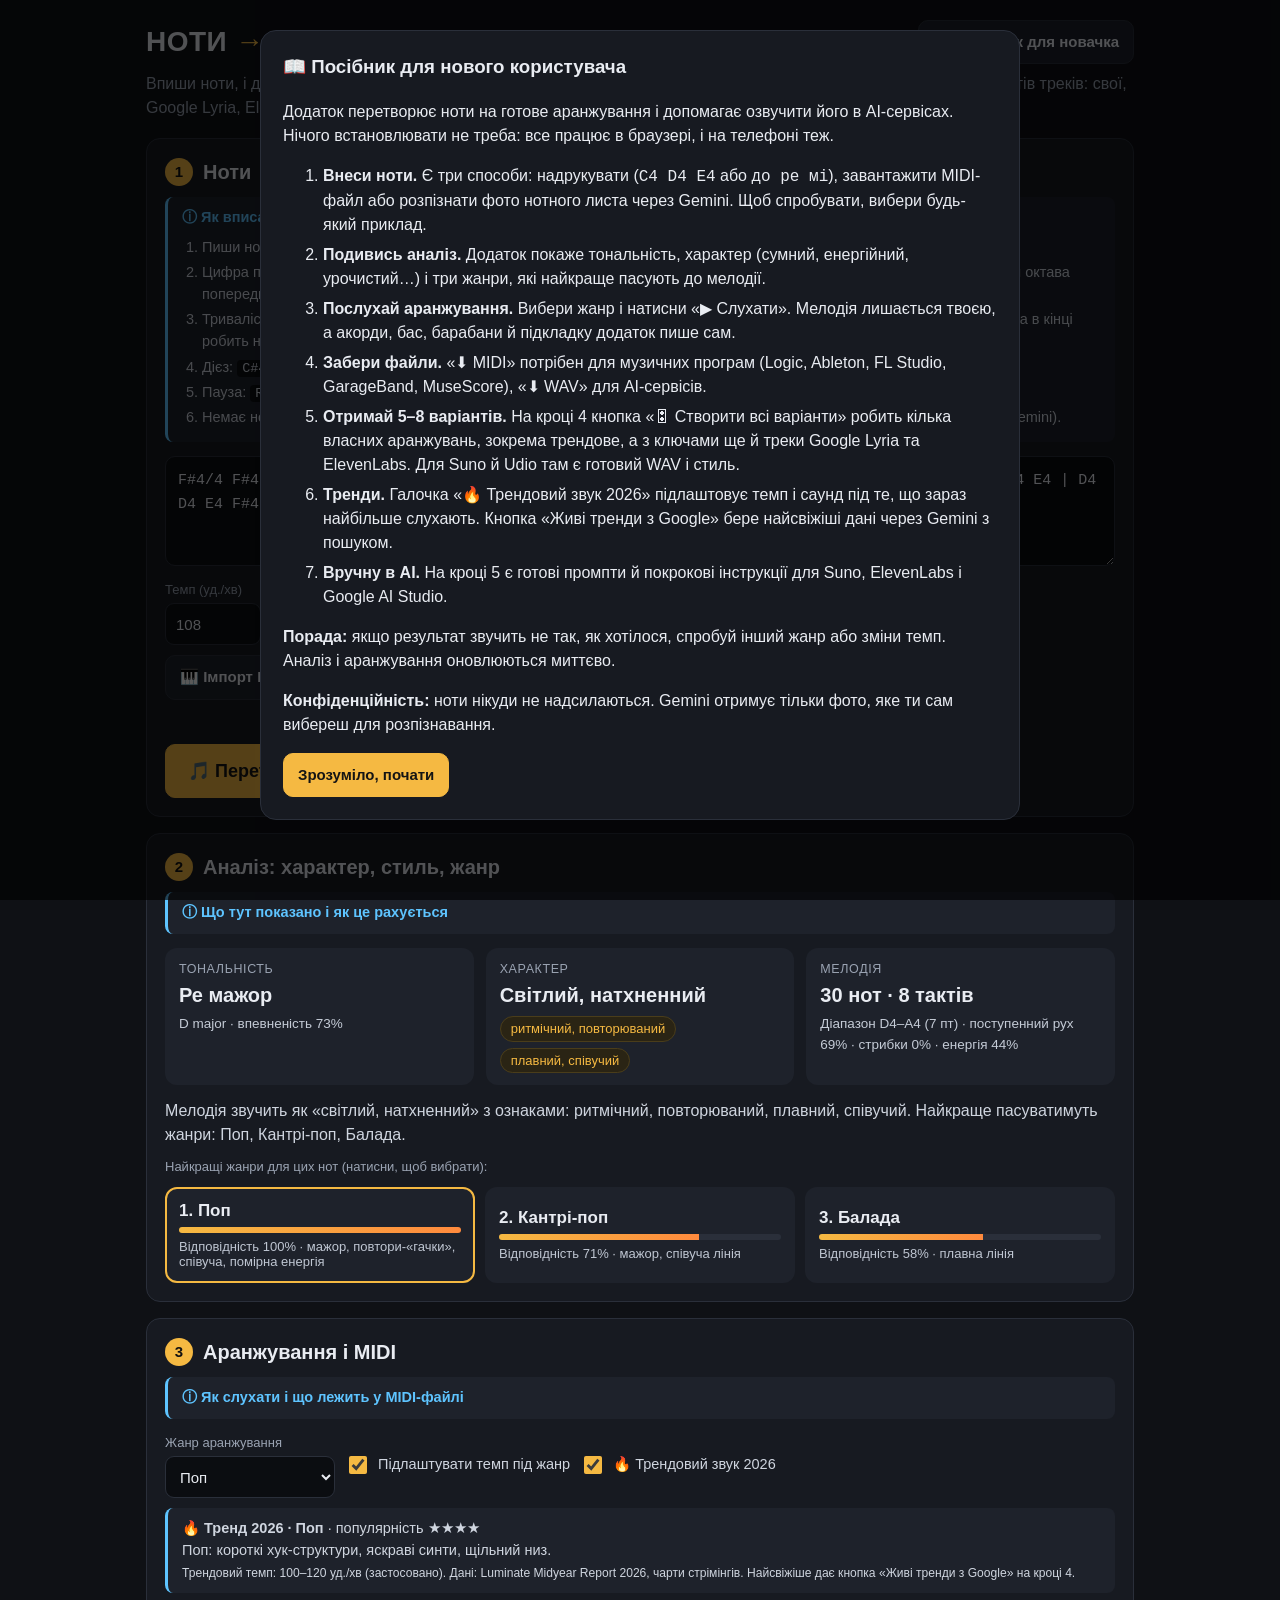
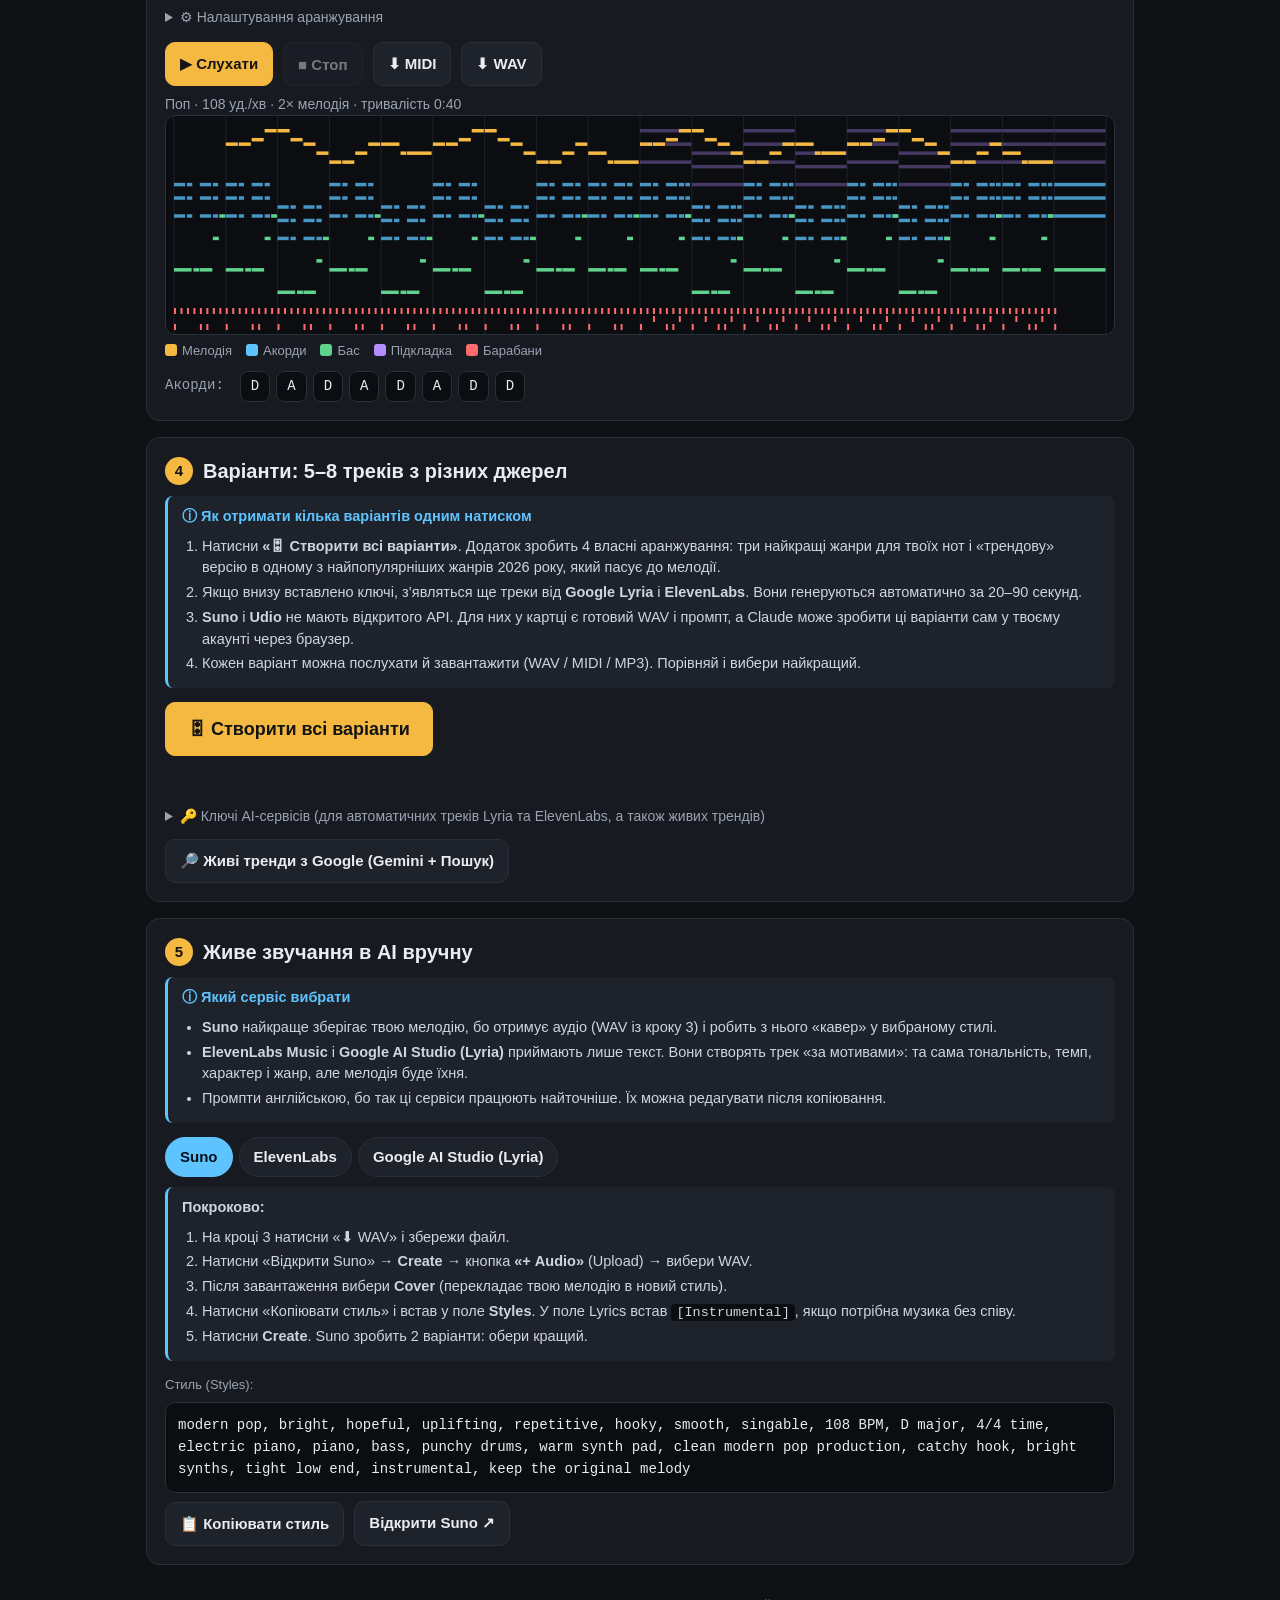
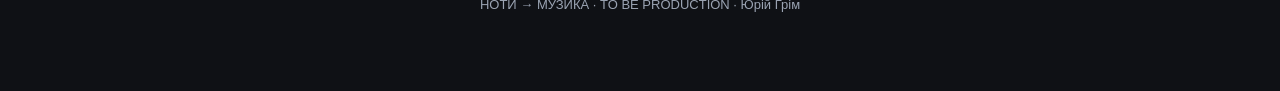
==== noty-muzyka/index.html @ 60a8e7c8 "Add НОТИ → МУЗИКА app (notes → analysis → MIDI arrangement → AI variants) Co-Authored-By: Claude Opu" ====
<!DOCTYPE html>
<html lang="uk">
<head>
<meta charset="utf-8">
<meta name="viewport" content="width=device-width,initial-scale=1">
<title>НОТИ → МУЗИКА</title>
<meta name="description" content="Перетворює ноти на музику: аналіз характеру, стилю й жанру, аранжування в MIDI, звук для Suno, ElevenLabs і Google AI Studio.">
<style>
:root{--bg:#0f1115;--card:#171a21;--card2:#1e222b;--line:#2a2f3a;--tx:#e9ecf2;--mut:#9aa3b2;--acc:#f5b942;--acc2:#5ec4ff;--ok:#5fd38d;--bad:#ff6b6b;--r:14px}
*{box-sizing:border-box}
html,body{margin:0;background:var(--bg);color:var(--tx);font:16px/1.5 -apple-system,BlinkMacSystemFont,"Segoe UI",Roboto,Arial,sans-serif}
a{color:var(--acc2)}
.wrap{max-width:1020px;margin:0 auto;padding:20px 16px 80px}
header{display:flex;align-items:center;justify-content:space-between;gap:12px;flex-wrap:wrap;margin-bottom:8px}
h1{font-size:28px;margin:0;letter-spacing:.5px}
h1 span{color:var(--acc)}
.sub{color:var(--mut);margin:4px 0 18px}
h2{font-size:20px;margin:0 0 4px;display:flex;align-items:center;gap:10px}
.num{display:inline-grid;place-items:center;width:28px;height:28px;border-radius:50%;background:var(--acc);color:#111;font-weight:800;font-size:15px;flex:none}
.card{background:var(--card);border:1px solid var(--line);border-radius:var(--r);padding:18px;margin:16px 0}
.help{background:var(--card2);border-left:3px solid var(--acc2);border-radius:8px;padding:10px 14px;margin:10px 0 14px;color:#cfd5df;font-size:14.5px}
.help summary{cursor:pointer;color:var(--acc2);font-weight:600;list-style:none}
.help summary::before{content:"ⓘ  "}
.help ol,.help ul{margin:8px 0 2px;padding-left:20px}
.help li{margin:3px 0}
.help code,.mono{font-family:ui-monospace,Menlo,Consolas,monospace;background:#0b0d11;padding:1px 5px;border-radius:4px;font-size:13.5px}
textarea{width:100%;min-height:110px;background:#0b0d11;color:var(--tx);border:1px solid var(--line);border-radius:10px;padding:12px;font:15px/1.6 ui-monospace,Menlo,Consolas,monospace;resize:vertical}
textarea:focus,input:focus,select:focus{outline:2px solid var(--acc2);outline-offset:1px}
.row{display:flex;gap:10px;flex-wrap:wrap;align-items:center}
.row+.row{margin-top:10px}
label.f{display:flex;flex-direction:column;gap:4px;font-size:13px;color:var(--mut)}
input[type=number],input[type=text],input[type=password],select{background:#0b0d11;color:var(--tx);border:1px solid var(--line);border-radius:9px;padding:9px 10px;font-size:15px;min-height:42px}
input[type=number]{width:96px}
button,.btn{appearance:none;border:1px solid var(--line);background:var(--card2);color:var(--tx);border-radius:10px;padding:10px 14px;font-size:15px;font-weight:600;cursor:pointer;min-height:44px;display:inline-flex;align-items:center;gap:8px;text-decoration:none}
button:hover,.btn:hover{border-color:#3d4452;background:#252a35}
button.pri{background:var(--acc);color:#141414;border-color:var(--acc)}
button.pri:hover{filter:brightness(1.07)}
button.big{font-size:18px;padding:14px 22px;min-height:54px}
button:disabled{opacity:.45;cursor:not-allowed}
.chk{display:flex;align-items:center;gap:8px;font-size:14.5px;color:#cfd5df;cursor:pointer;min-height:36px}
.chk input{width:18px;height:18px;accent-color:var(--acc)}
.err{color:var(--bad);font-size:14px;margin-top:6px;min-height:1px}
.ok{color:var(--ok)}
.grid{display:grid;grid-template-columns:repeat(auto-fit,minmax(200px,1fr));gap:12px}
.stat{background:var(--card2);border-radius:12px;padding:12px 14px}
.stat .k{font-size:12.5px;color:var(--mut);text-transform:uppercase;letter-spacing:.6px}
.stat .v{font-size:20px;font-weight:700;margin-top:2px}
.stat .d{font-size:13.5px;color:#c4cbd6;margin-top:4px}
.tags{display:flex;gap:6px;flex-wrap:wrap;margin-top:6px}
.tag{background:#2a2414;color:var(--acc);border:1px solid #4a3d1a;border-radius:20px;padding:2px 10px;font-size:13px}
.genres{display:grid;grid-template-columns:repeat(auto-fit,minmax(220px,1fr));gap:10px;margin-top:10px}
.gen{background:var(--card2);border:2px solid transparent;border-radius:12px;padding:12px;cursor:pointer;text-align:left;display:block;min-height:auto;font-weight:400}
.gen.sel{border-color:var(--acc)}
.gen b{font-size:17px}
.bar{height:6px;background:#2a2f3a;border-radius:4px;margin:6px 0;overflow:hidden}
.bar i{display:block;height:100%;background:linear-gradient(90deg,var(--acc),#ff8a3d)}
.gen small{color:#bfc6d2;font-size:13px;display:block}
canvas{width:100%;height:220px;background:#0b0d11;border-radius:10px;border:1px solid var(--line);display:block}
.legend{display:flex;gap:14px;flex-wrap:wrap;font-size:13px;color:var(--mut);margin-top:6px}
.legend i{display:inline-block;width:12px;height:12px;border-radius:3px;margin-right:5px;vertical-align:-1px}
.chords{display:flex;flex-wrap:wrap;gap:6px;margin-top:10px}
.chords span{background:#0b0d11;border:1px solid var(--line);border-radius:8px;padding:4px 10px;font-family:ui-monospace,Menlo,monospace;font-size:14px}
.tabs{display:flex;gap:6px;flex-wrap:wrap;margin:10px 0}
.tabs button{border-radius:20px;min-height:40px}
.tabs button.on{background:var(--acc2);color:#081018;border-color:var(--acc2)}
.prompt{background:#0b0d11;border:1px solid var(--line);border-radius:10px;padding:12px;font:14px/1.55 ui-monospace,Menlo,Consolas,monospace;white-space:pre-wrap;word-break:break-word;margin:8px 0}
.plabel{font-size:13px;color:var(--mut);margin-top:10px}
.status{font-size:14px;color:var(--mut);min-height:20px;margin-top:8px}
.toast{position:fixed;left:50%;bottom:24px;transform:translateX(-50%);background:#222833;border:1px solid var(--acc2);color:var(--tx);padding:10px 18px;border-radius:12px;opacity:0;transition:.25s;pointer-events:none;z-index:50}
.toast.on{opacity:1}
.modal{position:fixed;inset:0;background:rgba(0,0,0,.65);display:none;align-items:flex-start;justify-content:center;z-index:40;overflow:auto;padding:30px 12px}
.modal.on{display:flex}
.modal .box{background:var(--card);border:1px solid var(--line);border-radius:16px;max-width:760px;width:100%;padding:22px}
.modal h3{margin-top:0}
.modal ol li{margin:6px 0}
.hidden{display:none!important}
.adv{margin-top:12px}
.adv summary{cursor:pointer;color:var(--mut);font-size:14px}
footer{color:var(--mut);font-size:13px;text-align:center;margin-top:30px}
@media(max-width:560px){h1{font-size:23px}.card{padding:14px}button.big{width:100%;justify-content:center}}
</style>
</head>
<body>
<div class="wrap">
<header>
  <h1>НОТИ <span>→</span> МУЗИКА</h1>
  <button id="btnGuide" type="button">📖 Посібник для новачка</button>
</header>
<p class="sub">Впиши ноти, і додаток визначить характер мелодії, підбере жанр, зробить аранжування в MIDI та зробить 5–8 варіантів треків: свої, Google Lyria, ElevenLabs, Suno, Udio, з урахуванням трендів 2026 року.</p>

<!-- STEP 1 -->
<section class="card" id="step1">
  <h2><span class="num">1</span> Ноти</h2>
  <details class="help" open>
    <summary>Як вписати ноти</summary>
    <ol>
      <li>Пиши ноти через пробіл: латиницею <code>C4 D4 E4</code> або українською <code>до ре мі</code>.</li>
      <li>Цифра після ноти означає октаву (<code>4</code> — перша октава, де «до» посередині клавіатури). Якщо цифру не писати, береться октава попередньої ноти.</li>
      <li>Тривалість ставиться через скісну риску: <code>/1</code> ціла, <code>/2</code> половинна, <code>/4</code> четвертна, <code>/8</code> восьма, <code>/16</code> шістнадцята. Крапка в кінці робить ноту з крапкою: <code>C4/4.</code>. Без тривалості нота повторює тривалість попередньої (спочатку четвертна).</li>
      <li>Дієз: <code>C#4</code> або <code>до#</code>. Бемоль: <code>Bb4</code>, <code>Eb4</code> або <code>мі♭</code>.</li>
      <li>Пауза: <code>R/4</code> або <code>п/4</code>. Тактова риска <code>|</code> необов’язкова: вона потрібна лише для зручності.</li>
      <li>Немає нот текстом? Натисни <b>«Імпорт MIDI»</b> (файл .mid) або <b>«Ноти з фото»</b> (сфотографований нотний лист розпізнає Gemini).</li>
    </ol>
  </details>
  <textarea id="notes" spellcheck="false" aria-label="Ноти" placeholder="Наприклад: E4/4 E4 F4 G4 | G4 F4 E4 D4 | C4 C4 D4 E4 | E4/4. D4/8 D4/2"></textarea>
  <div class="err" id="parseErr" role="alert"></div>
  <div class="row">
    <label class="f">Темп (уд./хв)
      <input type="number" id="tempo" min="40" max="220" value="100">
    </label>
    <label class="f">Розмір
      <select id="metre"><option value="4/4">4/4</option><option value="3/4">3/4 (вальс)</option><option value="6/8">6/8</option></select>
    </label>
    <label class="f">Приклад
      <select id="example">
        <option value="">— вибрати приклад —</option>
        <option value="ode">Ода до радості (Бетховен)</option>
        <option value="shchedryk">Щедрик (Леонтович), мотив</option>
        <option value="sad">Сумна мелодія (ля мінор)</option>
        <option value="blues">Блюзовий риф</option>
        <option value="twinkle">Twinkle Twinkle (народна)</option>
      </select>
    </label>
  </div>
  <div class="row">
    <label class="btn" for="midiFile" tabindex="0" id="btnMidiLabel">🎹 Імпорт MIDI</label>
    <input type="file" id="midiFile" accept=".mid,.midi,audio/midi" class="hidden">
    <button type="button" id="btnPhoto">📷 Ноти з фото</button>
    <button type="button" id="btnClear">Очистити</button>
  </div>
  <div class="row hidden" id="trackPick">
    <label class="f">У MIDI кілька доріжок. Вибери доріжку з мелодією:
      <select id="trackSel"></select>
    </label>
  </div>
  <div class="status" id="importStatus"></div>

  <div id="photoBox" class="hidden" style="margin-top:12px">
    <details class="help" open>
      <summary>Як розпізнати ноти з фото</summary>
      <ol>
        <li><b>Найпростіше, без ключа:</b> натисни «Скопіювати промпт і відкрити AI Studio». У Google AI Studio встав промпт (Cmd+V), прикріпи фото нот (скріпка «+»), натисни Run. Скопіюй відповідь і встав у поле нот вище.</li>
        <li><b>Автоматично:</b> встав свій безкоштовний Gemini API-ключ (AI Studio → «Get API key»), вибери фото і натисни «Розпізнати». Ключ зберігається тільки в цьому браузері.</li>
        <li>Розпізнається верхній голос (мелодія). Обов’язково перевір результат на слух кнопкою «Слухати».</li>
      </ol>
    </details>
    <div class="row">
      <button type="button" id="btnAIStudioPrompt">📋 Скопіювати промпт і відкрити AI Studio</button>
    </div>
    <div class="row">
      <label class="f">Gemini API-ключ<input type="password" id="gemKey" placeholder="AIza…" style="width:260px" autocomplete="off"></label>
      <label class="f">Модель<input type="text" id="gemModel" value="gemini-flash-latest" style="width:190px"></label>
      <label class="f">Фото нот<input type="file" id="photoFile" accept="image/*"></label>
      <button type="button" id="btnRecognize">🔍 Розпізнати</button>
    </div>
    <div class="status" id="photoStatus"></div>
  </div>

  <div class="row" style="margin-top:16px">
    <button type="button" class="pri big" id="btnGo">🎵 Перетворити на музику</button>
  </div>
</section>

<!-- STEP 2 -->
<section class="card" id="step2">
  <h2><span class="num">2</span> Аналіз: характер, стиль, жанр</h2>
  <details class="help">
    <summary>Що тут показано і як це рахується</summary>
    <ul>
      <li><b>Тональність</b> визначається за алгоритмом Крумхансла: додаток порівнює, які ноти і як довго звучать, з профілями всіх 24 тональностей.</li>
      <li><b>Характер</b> складається з ладу (мажор світліший, мінор сумніший), щільності ритму, стрибків, діапазону і синкоп.</li>
      <li><b>Жанри</b> отримують оцінку за ознаками мелодії: пентатоніка тягне до фолку й року, «блюзові» ноти до блюзу, синкопи до джазу й хіп-хопу, широкий діапазон і повільний рух до кіномузики.</li>
      <li>Натисни на картку жанру, щоб вибрати його для аранжування. Можна вибрати будь-який жанр зі списку на кроці 3, навіть якщо його нема в топі.</li>
    </ul>
  </details>
  <div id="analysisEmpty" class="status">Тут з’явиться аналіз, щойно ти впишеш ноти.</div>
  <div id="analysis" class="hidden">
    <div class="grid">
      <div class="stat"><div class="k">Тональність</div><div class="v" id="aKey">—</div><div class="d" id="aKeyD"></div></div>
      <div class="stat"><div class="k">Характер</div><div class="v" id="aMood">—</div><div class="tags" id="aTags"></div></div>
      <div class="stat"><div class="k">Мелодія</div><div class="v" id="aMel">—</div><div class="d" id="aMelD"></div></div>
    </div>
    <p id="aText" style="color:#cfd5df;margin:14px 0 0"></p>
    <div class="plabel">Найкращі жанри для цих нот (натисни, щоб вибрати):</div>
    <div class="genres" id="aGenres"></div>
  </div>
</section>

<!-- STEP 3 -->
<section class="card" id="step3">
  <h2><span class="num">3</span> Аранжування і MIDI</h2>
  <details class="help">
    <summary>Як слухати і що лежить у MIDI-файлі</summary>
    <ol>
      <li>Вибери жанр (або залиш рекомендований) і натисни <b>«▶ Слухати»</b>. Перший запуск займає 1–3 секунди, бо звук генерується в браузері.</li>
      <li>Мелодія лишається твоєю нота в ноту. Додаток дописує акорди, бас, барабани й підкладку в стилі жанру.</li>
      <li><b>«⬇ MIDI»</b> завантажує файл, де все прописано окремими доріжками: Melody, Chords, Bass, Pad, Drums. У файлі є темп, розмір, тональність і назви акордів (маркери). Його відкривають Logic, GarageBand, Ableton, FL Studio, Cubase, MuseScore.</li>
      <li><b>«⬇ WAV»</b> завантажує аудіо цього аранжування. Саме його завантажуй у Suno (крок 4), щоб він зберіг твою мелодію.</li>
      <li>У «Налаштуваннях» можна змінити кількість повторів, вступ, свінг, частоту акордів і транспонування.</li>
    </ol>
  </details>
  <div class="row">
    <label class="f">Жанр аранжування<select id="genreSel"></select></label>
    <label class="chk"><input type="checkbox" id="fitTempo" checked> Підлаштувати темп під жанр</label>
    <label class="chk"><input type="checkbox" id="trend" checked> 🔥 Трендовий звук 2026</label>
  </div>
  <div class="help" id="trendInfo" style="margin-top:10px"></div>
  <details class="adv">
    <summary>⚙ Налаштування аранжування</summary>
    <div class="help" style="margin-top:8px">Повтори подовжують трек (для Suno краще 20 с і довше). У другому повторі аранжування стає повнішим. Свінг дає «джазову» розгойдану ритміку. Транспонування зсуває все на півтони, якщо мелодія зависока чи занизька.</div>
    <div class="row">
      <label class="f">Повторів мелодії<select id="reps"><option value="0">Авто (≥ 20 с)</option><option value="1">1</option><option value="2">2</option><option value="3">3</option><option value="4">4</option></select></label>
      <label class="f">Акорди<select id="chordRate"><option value="1">раз на такт</option><option value="2">двічі на такт</option></select></label>
      <label class="f">Транспонування<select id="transpose"></select></label>
      <label class="chk"><input type="checkbox" id="intro" checked> Вступ (1 такт)</label>
      <label class="chk"><input type="checkbox" id="swing"> Свінг завжди (у джазі, блюзі та lo-fi вмикається сам)</label>
    </div>
  </details>
  <div class="row" style="margin-top:14px">
    <button type="button" class="pri" id="btnPlay" disabled>▶ Слухати</button>
    <button type="button" id="btnStop" disabled>■ Стоп</button>
    <button type="button" id="btnMidi" disabled>⬇ MIDI</button>
    <button type="button" id="btnWav" disabled>⬇ WAV</button>
  </div>
  <div class="status" id="playStatus"></div>
  <canvas id="roll" width="1000" height="220" aria-label="Піано-рол аранжування"></canvas>
  <div class="legend"><span><i style="background:#f5b942"></i>Мелодія</span><span><i style="background:#5ec4ff"></i>Акорди</span><span><i style="background:#5fd38d"></i>Бас</span><span><i style="background:#b38cff"></i>Підкладка</span><span><i style="background:#ff6b6b"></i>Барабани</span></div>
  <div class="chords" id="chords"></div>
</section>

<!-- VARIANTS -->
<section class="card" id="stepV">
  <h2><span class="num">4</span> Варіанти: 5–8 треків з різних джерел</h2>
  <details class="help" open>
    <summary>Як отримати кілька варіантів одним натиском</summary>
    <ol>
      <li>Натисни <b>«🎛 Створити всі варіанти»</b>. Додаток зробить 4 власні аранжування: три найкращі жанри для твоїх нот і «трендову» версію в одному з найпопулярніших жанрів 2026 року, який пасує до мелодії.</li>
      <li>Якщо внизу вставлено ключі, з’являться ще треки від <b>Google Lyria</b> і <b>ElevenLabs</b>. Вони генеруються автоматично за 20–90 секунд.</li>
      <li><b>Suno</b> і <b>Udio</b> не мають відкритого API. Для них у картці є готовий WAV і промпт, а Claude може зробити ці варіанти сам у твоєму акаунті через браузер.</li>
      <li>Кожен варіант можна послухати й завантажити (WAV / MIDI / MP3). Порівняй і вибери найкращий.</li>
    </ol>
  </details>
  <div class="row">
    <button type="button" class="pri big" id="btnVariants" disabled>🎛 Створити всі варіанти</button>
  </div>
  <div class="status" id="varStatus"></div>
  <div id="variants" class="genres" style="grid-template-columns:repeat(auto-fit,minmax(280px,1fr))"></div>

  <details class="adv" id="keysBox">
    <summary>🔑 Ключі AI-сервісів (для автоматичних треків Lyria та ElevenLabs, а також живих трендів)</summary>
    <div class="help" style="margin-top:8px"><ol>
      <li><b>Gemini / Lyria (Google):</b> зайди на aistudio.google.com → «Get API key» → «Create API key» → скопіюй ключ (починається з <code>AIza</code>) і встав нижче. Цей самий ключ працює для «Ноти з фото» і «Живих трендів». Для музики Lyria Google може вимагати платний (білінговий) ключ: якщо побачиш помилку про billing/quota, увімкни оплату в AI Studio.</li>
      <li><b>ElevenLabs:</b> elevenlabs.io → профіль (ліворуч унизу) → «API Keys» → «Create» → дозволи Music → скопіюй ключ і встав нижче. Генерація витрачає кредити твого тарифу.</li>
      <li>Ключі зберігаються лише в цьому браузері на цьому пристрої й ніде не публікуються.</li>
    </ol></div>
    <div class="row">
      <label class="f">Gemini API-ключ<input type="password" id="gemKey2" placeholder="AIza…" style="width:260px" autocomplete="off"></label>
      <label class="f">Модель Lyria<select id="lyriaModel"><option value="lyria-3.5">lyria-3.5 (повна пісня)</option><option value="lyria-3-pro-preview">lyria-3-pro-preview</option><option value="lyria-3-clip-preview">lyria-3-clip-preview (30 с)</option></select></label>
    </div>
    <div class="row">
      <label class="f">ElevenLabs API-ключ<input type="password" id="elKey" placeholder="sk_…" style="width:260px" autocomplete="off"></label>
      <label class="f">Модель ElevenLabs<select id="elModel"><option value="music_v1">music_v1</option><option value="music_v2">music_v2</option><option value="music_v2_5">music_v2_5</option></select></label>
      <label class="f">Тривалість, с<input type="number" id="elLen" min="10" max="300" value="60"></label>
    </div>
  </details>
  <div class="row" style="margin-top:12px">
    <button type="button" id="btnLiveTrends">🔎 Живі тренди з Google (Gemini + Пошук)</button>
  </div>
  <div class="help hidden" id="liveTrendBox"></div>
</section>

<!-- STEP 4 -->
<section class="card" id="step4">
  <h2><span class="num">5</span> Живе звучання в AI вручну</h2>
  <details class="help" open>
    <summary>Який сервіс вибрати</summary>
    <ul>
      <li><b>Suno</b> найкраще зберігає твою мелодію, бо отримує аудіо (WAV із кроку 3) і робить з нього «кавер» у вибраному стилі.</li>
      <li><b>ElevenLabs Music</b> і <b>Google AI Studio (Lyria)</b> приймають лише текст. Вони створять трек «за мотивами»: та сама тональність, темп, характер і жанр, але мелодія буде їхня.</li>
      <li>Промпти англійською, бо так ці сервіси працюють найточніше. Їх можна редагувати після копіювання.</li>
    </ul>
  </details>
  <div class="tabs" role="tablist">
    <button type="button" class="on" data-tab="suno">Suno</button>
    <button type="button" data-tab="eleven">ElevenLabs</button>
    <button type="button" data-tab="lyria">Google AI Studio (Lyria)</button>
  </div>
  <div id="tab-suno">
    <div class="help"><b>Покроково:</b><ol>
      <li>На кроці 3 натисни «⬇ WAV» і збережи файл.</li>
      <li>Натисни «Відкрити Suno» → <b>Create</b> → кнопка <b>«+ Audio»</b> (Upload) → вибери WAV.</li>
      <li>Після завантаження вибери <b>Cover</b> (перекладає твою мелодію в новий стиль).</li>
      <li>Натисни «Копіювати стиль» і встав у поле <b>Styles</b>. У поле Lyrics встав <code>[Instrumental]</code>, якщо потрібна музика без співу.</li>
      <li>Натисни <b>Create</b>. Suno зробить 2 варіанти: обери кращий.</li>
    </ol></div>
    <div class="plabel">Стиль (Styles):</div>
    <div class="prompt" id="pSuno">—</div>
    <div class="row">
      <button type="button" data-copy="pSuno">📋 Копіювати стиль</button>
      <a class="btn" href="https://suno.com/create" target="_blank" rel="noopener">Відкрити Suno ↗</a>
    </div>
  </div>
  <div id="tab-eleven" class="hidden">
    <div class="help"><b>Покроково:</b><ol>
      <li>Натисни «Копіювати промпт».</li>
      <li>Натисни «Відкрити ElevenLabs Music» і встав промпт у поле опису.</li>
      <li>За потреби вибери тривалість, потім натисни <b>Generate</b>.</li>
      <li>Мелодія буде нова, але настрій, темп, тональність і жанр відповідатимуть твоїм нотам. Ноти й акорди вписані в промпт як орієнтир.</li>
    </ol></div>
    <div class="prompt" id="pEleven">—</div>
    <div class="row">
      <button type="button" data-copy="pEleven">📋 Копіювати промпт</button>
      <a class="btn" href="https://elevenlabs.io/app/music" target="_blank" rel="noopener">Відкрити ElevenLabs Music ↗</a>
    </div>
  </div>
  <div id="tab-lyria" class="hidden">
    <div class="help"><b>Покроково:</b><ol>
      <li>Натисни «Копіювати промпт».</li>
      <li>Натисни «Відкрити AI Studio» → вибери модель <b>Lyria</b> (розділ Music / генерація музики).</li>
      <li>Встав промпт і запусти. Lyria 3 Pro робить треки приблизно до 3 хвилин.</li>
      <li>Lyria не приймає ноти чи MIDI, тому результат буде «за мотивами»: той самий настрій, темп і жанр.</li>
    </ol></div>
    <div class="prompt" id="pLyria">—</div>
    <div class="row">
      <button type="button" data-copy="pLyria">📋 Копіювати промпт</button>
      <a class="btn" href="https://aistudio.google.com/" target="_blank" rel="noopener">Відкрити AI Studio ↗</a>
    </div>
  </div>
</section>

<footer>НОТИ → МУЗИКА · TO BE PRODUCTION · Юрій Грім</footer>
</div>

<div class="modal" id="guide" role="dialog" aria-modal="true" aria-labelledby="gTitle">
  <div class="box">
    <h3 id="gTitle">📖 Посібник для нового користувача</h3>
    <p>Додаток перетворює ноти на готове аранжування і допомагає озвучити його в AI-сервісах. Нічого встановлювати не треба: все працює в браузері, і на телефоні теж.</p>
    <ol>
      <li><b>Внеси ноти.</b> Є три способи: надрукувати (<code>C4 D4 E4</code> або <code>до ре мі</code>), завантажити MIDI-файл або розпізнати фото нотного листа через Gemini. Щоб спробувати, вибери будь-який приклад.</li>
      <li><b>Подивись аналіз.</b> Додаток покаже тональність, характер (сумний, енергійний, урочистий…) і три жанри, які найкраще пасують до мелодії.</li>
      <li><b>Послухай аранжування.</b> Вибери жанр і натисни «▶ Слухати». Мелодія лишається твоєю, а акорди, бас, барабани й підкладку додаток пише сам.</li>
      <li><b>Забери файли.</b> «⬇ MIDI» потрібен для музичних програм (Logic, Ableton, FL Studio, GarageBand, MuseScore), «⬇ WAV» для AI-сервісів.</li>
      <li><b>Отримай 5–8 варіантів.</b> На кроці 4 кнопка «🎛 Створити всі варіанти» робить кілька власних аранжувань, зокрема трендове, а з ключами ще й треки Google Lyria та ElevenLabs. Для Suno й Udio там є готовий WAV і стиль.</li>
      <li><b>Тренди.</b> Галочка «🔥 Трендовий звук 2026» підлаштовує темп і саунд під те, що зараз найбільше слухають. Кнопка «Живі тренди з Google» бере найсвіжіші дані через Gemini з пошуком.</li>
      <li><b>Вручну в AI.</b> На кроці 5 є готові промпти й покрокові інструкції для Suno, ElevenLabs і Google AI Studio.</li>
    </ol>
    <p><b>Порада:</b> якщо результат звучить не так, як хотілося, спробуй інший жанр або зміни темп. Аналіз і аранжування оновлюються миттєво.</p>
    <p><b>Конфіденційність:</b> ноти нікуди не надсилаються. Gemini отримує тільки фото, яке ти сам вибереш для розпізнавання.</p>
    <button type="button" class="pri" id="btnGuideClose">Зрозуміло, почати</button>
  </div>
</div>
<div class="toast" id="toast"></div>

<script>
'use strict';
/* ================= helpers ================= */
const $=id=>document.getElementById(id);
const clamp=(x,a,b)=>Math.max(a,Math.min(b,x));
function toast(m){const t=$('toast');t.textContent=m;t.classList.add('on');clearTimeout(toast._t);toast._t=setTimeout(()=>t.classList.remove('on'),2200);}
const LS={get(k,d){try{const v=localStorage.getItem(k);return v===null?d:v}catch(e){return d}},set(k,v){try{localStorage.setItem(k,v)}catch(e){}}};

/* ================= note names ================= */
const SHARP=['C','C#','D','D#','E','F','F#','G','G#','A','A#','B'];
const FLAT=['C','Db','D','Eb','E','F','Gb','G','Ab','A','Bb','B'];
const UA_SHARP=['до','до-дієз','ре','ре-дієз','мі','фа','фа-дієз','соль','соль-дієз','ля','ля-дієз','сі'];
const UA_FLAT=['до','ре-бемоль','ре','мі-бемоль','мі','фа','соль-бемоль','соль','ля-бемоль','ля','сі-бемоль','сі'];
function usesFlats(tonic,mode){return mode==='major'?[5,10,3,8,1,6].includes(tonic):[2,7,0,5,10,3].includes(tonic);}
function pcName(pc,flats){return (flats?FLAT:SHARP)[((pc%12)+12)%12];}
function midiName(m,flats){return pcName(m,flats)+(Math.floor(m/12)-1);}

/* ================= parser ================= */
const NAME_MAP={c:0,d:2,e:4,f:5,g:7,a:9,b:11,h:11,'до':0,'ре':2,'мі':4,'ми':4,'фа':5,'соль':7,'сол':7,'ля':9,'сі':11,'си':11,'do':0,'re':2,'mi':4,'fa':5,'sol':7,'so':7,'la':9,'si':11,'ti':11};
const NOTE_RE=/^(соль|сол|до|ре|мі|ми|фа|ля|сі|си|sol|do|re|mi|fa|la|si|ti|so|[a-h])(##|#|♯|bb|b|♭|-дієз|дієз|-бемоль|бемоль)?(-?\d)?(?:\/(1|2|4|8|16|32))?(\.)?$/;
const REST_RE=/^(r|п|пауза|-|_)(?:\/(1|2|4|8|16|32))?(\.)?$/;
function parseNotes(text){
  const notes=[];const errors=[];let t=0,oct=4,dur=1;
  const toks=text.replace(/[,;]/g,' ').split(/\s+/).filter(Boolean);
  for(const raw of toks){
    if(raw==='|'||raw==='||')continue;
    const tok=raw.toLowerCase().replace(/\|/g,'');
    if(!tok)continue;
    let m=tok.match(REST_RE);
    if(m){ if(m[2])dur=4/parseInt(m[2]); let d=dur*(m[3]?1.5:1); t+=d; if(!m[2]&&m[3])dur=dur; continue; }
    m=tok.match(NOTE_RE);
    if(!m){errors.push(raw);continue;}
    let pc=NAME_MAP[m[1]];
    const acc=m[2]||'';
    if(acc==='#'||acc==='♯'||acc.includes('дієз'))pc+=1;
    else if(acc==='##')pc+=2;
    else if(acc==='b'||acc==='♭'||acc.includes('бемоль'))pc-=1;
    else if(acc==='bb')pc-=2;
    if(m[3]!==undefined)oct=parseInt(m[3]);
    if(m[4])dur=4/parseInt(m[4]);
    const d=dur*(m[5]?1.5:1);
    const midi=12*(oct+1)+pc;
    if(midi<12||midi>120){errors.push(raw);continue;}
    notes.push({p:midi,s:t,d});t+=d;
  }
  return {notes,errors,total:t};
}
function beatsToDurTok(d){
  const table=[[4,'/1'],[3,'/2.'],[2,'/2'],[1.5,'/4.'],[1,'/4'],[0.75,'/8.'],[0.5,'/8'],[0.375,'/16.'],[0.25,'/16'],[0.125,'/32']];
  let best=table[0],bd=1e9;for(const r of table){const e=Math.abs(r[0]-d);if(e<bd){bd=e;best=r}}return best;
}
function restTokens(g){const out=[];const vals=[[4,'/1'],[2,'/2'],[1,'/4'],[0.5,'/8'],[0.25,'/16']];let left=g;
  for(const [v,s] of vals){while(left>=v-1e-6){out.push('R'+s);left-=v}}return out;}
function notesToText(notes,bpb){
  const out=[];let t=0,bar=0;
  for(const n of notes){
    if(n.s>t+0.01){out.push(...restTokens(n.s-t));t=n.s;}
    const [v,s]=beatsToDurTok(n.d);
    const nb=Math.floor(t/bpb+1e-6);if(nb>bar&&out.length){out.push('|');bar=nb;}
    out.push(midiName(n.p,false)+s);t+=v;
  }
  return out.join(' ');
}

/* ================= analysis ================= */
const KS_MAJ=[6.35,2.23,3.48,2.33,4.38,4.09,2.52,5.19,2.39,3.66,2.29,2.88];
const KS_MIN=[6.33,2.68,3.52,5.38,2.60,3.53,2.54,4.75,3.98,2.69,3.34,3.17];
function corr(a,b){const n=a.length;const ma=a.reduce((x,y)=>x+y)/n,mb=b.reduce((x,y)=>x+y)/n;let sx=0,sa=0,sb=0;for(let i=0;i<n;i++){sx+=(a[i]-ma)*(b[i]-mb);sa+=(a[i]-ma)**2;sb+=(b[i]-mb)**2}return sa&&sb?sx/Math.sqrt(sa*sb):0;}
function detectKey(notes){
  const h=new Array(12).fill(0);notes.forEach(n=>h[n.p%12]+=n.d);
  if(notes.length){h[notes[notes.length-1].p%12]+=1.2;h[notes[0].p%12]+=0.4;}
  let best={r:-2};const all=[];
  for(let t=0;t<12;t++){
    for(const [mode,prof] of [['major',KS_MAJ],['minor',KS_MIN]]){
      const rot=prof.map((_,i)=>prof[(i-t+12)%12]);const r=corr(h,rot);all.push({tonic:t,mode,r});if(r>best.r)best={tonic:t,mode,r};
    }
  }
  all.sort((a,b)=>b.r-a.r);
  return {...best,second:all[1],hist:h};
}
const SCALE={major:[0,2,4,5,7,9,11],minor:[0,2,3,5,7,8,10,11]};
function analyze(notes,total,bpb,tempo){
  const key=detectKey(notes);const {tonic,mode}=key;
  const ps=notes.map(n=>n.p);const lo=Math.min(...ps),hi=Math.max(...ps);const range=hi-lo;
  const ints=[];for(let i=1;i<notes.length;i++)ints.push(Math.abs(notes[i].p-notes[i-1].p));
  const ni=Math.max(1,ints.length);
  const step=ints.filter(x=>x>0&&x<=2).length/ni, leap=ints.filter(x=>x>=5).length/ni, rep=ints.filter(x=>x===0).length/ni;
  const density=notes.length/Math.max(1,total);
  const shortR=notes.filter(n=>n.d<=0.5).length/notes.length;
  const longR=notes.filter(n=>n.d>=2).length/notes.length;
  let sync=0;notes.forEach(n=>{const f=n.s%1;if(f>0.01&&f<0.99&&(n.d>=0.75||(f+n.d)>1.01))sync++;});sync/=notes.length;
  const tot=notes.reduce((a,n)=>a+n.d,0);
  const scale=SCALE[mode];const chrom=notes.filter(n=>!scale.includes((n.p-tonic+12)%12)).reduce((a,n)=>a+n.d,0)/tot;
  const pcsRel=[...new Set(notes.map(n=>(n.p-tonic+12)%12))];
  const pentaSet=mode==='major'?[0,2,4,7,9]:[0,3,5,7,10];
  const penta=pcsRel.length>=3&&pcsRel.every(x=>pentaSet.includes(x))?1:(pcsRel.filter(x=>pentaSet.includes(x)).length/pcsRel.length>0.85?0.5:0);
  const blue=mode==='major'?(pcsRel.includes(3)||pcsRel.includes(10)?(pcsRel.includes(3)&&pcsRel.includes(10)?1:0.6):0)+(pcsRel.includes(6)?0.4:0):(pcsRel.includes(6)?0.8:0)+(pcsRel.includes(10)&&pcsRel.includes(3)?0.3:0);
  const mean=ps.reduce((a,b)=>a+b,0)/ps.length;
  let sx=0,sy=0,sxy=0,sxx=0;notes.forEach(n=>{sx+=n.s;sy+=n.p;sxy+=n.s*n.p;sxx+=n.s*n.s});const N=notes.length;
  const slope=N>1&&(N*sxx-sx*sx)?(N*sxy-sx*sy)/(N*sxx-sx*sx):0;
  const triple=bpb===3?1:0;
  const tempoF=clamp((tempo-60)/100,0,1);
  const energy=clamp(density*0.28+shortR*0.3+leap*0.25+sync*0.3+tempoF*0.35-longR*0.2,0,1);
  const B=mode==='major'?1:0;
  const tension=clamp(chrom*2.5+leap*0.3+(1-B)*0.2,0,1);
  const wide=clamp((range-5)/19,0,1);
  const F={energy,B,tension,sync:clamp(sync*3,0,1),penta,blue:clamp(blue,0,1),triple,wide,step,rep,longR,density,shortR,leap,chrom,range,mean,slope,lo,hi};

  // character
  let mood,moodEn;
  if(B&&energy>=0.55){mood='Радісний, енергійний';moodEn='joyful, energetic';}
  else if(B&&energy<0.35){mood='Світлий, ліричний';moodEn='warm, lyrical, tender';}
  else if(B){mood='Світлий, натхненний';moodEn='bright, hopeful, uplifting';}
  else if(energy>=0.55){mood='Драматичний, напружений';moodEn='dramatic, intense';}
  else if(energy<0.35){mood='Сумний, задумливий';moodEn='melancholic, reflective';}
  else {mood='Мінорний, схвильований';moodEn='bittersweet, emotional';}
  const tags=[];const tagsEn=[];
  if(tension>0.45){tags.push('таємничий');tagsEn.push('mysterious');}
  if(triple){tags.push('вальсовий');tagsEn.push('waltz-like');}
  if(F.sync>0.35){tags.push('грайливий ритм');tagsEn.push('playful syncopated rhythm');}
  if(wide>0.6&&leap>0.15){tags.push('епічний розмах');tagsEn.push('epic, wide');}
  if(penta>=1){tags.push('народний колорит');tagsEn.push('folk flavour');}
  if(F.blue>=0.6){tags.push('блюзовий відтінок');tagsEn.push('bluesy');}
  if(longR>0.35){tags.push('протяжний');tagsEn.push('sustained, flowing');}
  if(rep>0.3){tags.push('ритмічний, повторюваний');tagsEn.push('repetitive, hooky');}
  if(step>0.6){tags.push('плавний, співучий');tagsEn.push('smooth, singable');}
  if(slope>0.4){tags.push('висхідний, наростання');tagsEn.push('rising');} else if(slope<-0.4){tags.push('спадний');tagsEn.push('descending');}
  if(B&&energy>0.4&&range>=7&&!tags.length){tags.push('урочистий');tagsEn.push('triumphant');}

  // genres
  const mid=x=>1-Math.abs(x-0.5)*2;
  const G={
    pop:0.35+0.25*B+0.3*mid(energy)+0.2*rep+0.15*step,
    ballad:0.7*(1-energy)+0.25*step+0.2*wide+0.1*longR,
    rock:0.6*energy+0.15*(1-B)+0.2*rep+0.25*(penta>=0.5?1:0)+0.15*F.blue,
    jazz:0.55*F.sync+0.45*tension+0.2*F.blue+0.15*mid(energy)+0.1*chrom*3,
    blues:0.8*F.blue+0.25*(penta>=0.5?1:0)+0.2*F.sync,
    folk:0.45*penta+0.25*(1-B)+0.25*step+0.25*triple+0.1*rep,
    cinematic:0.5*wide+0.25*(1-energy)+0.2*(1-B)+0.2*tension+0.2*longR,
    lofi:0.4*(1-energy)+0.25*F.sync+0.2*tension+0.15,
    edm:0.6*energy+0.35*rep+0.1*B-0.2*triple,
    waltz:0.85*triple+0.25*step+0.1*B,
    ambient:0.55*(1-energy)+0.45*longR+0.1*(1-F.sync),
    hiphop:0.35*F.sync+0.3*rep+0.2*(1-B)+0.15*mid(energy)-0.3*triple,
    latin:0.35*F.sync+0.25*rep+0.25*mid(energy)+0.1*(1-B)-0.4*triple,
    country:0.3*B+0.3*step+0.25*mid(energy)+0.15*(penta>=0.5?1:0)
  };
  const ranked=Object.entries(G).map(([k,v])=>({k,v})).sort((a,b)=>b.v-a.v);
  const mx=ranked[0].v;
  ranked.forEach(r=>{r.pct=Math.round(clamp(r.v/mx,0,1)*100);r.why=genreWhy(r.k,F)});
  return {key,F,mood,moodEn,tags,tagsEn,ranked};
}
function genreWhy(k,F){
  const w=[];
  const add=(c,s)=>{if(c)w.push(s)};
  switch(k){
    case 'pop':add(F.B,'мажор');add(F.rep>0.2,'повтори-«гачки»');add(F.step>0.5,'співуча');add(true,'помірна енергія');break;
    case 'ballad':add(F.energy<0.4,'спокійний рух');add(F.step>0.5,'плавна лінія');add(F.wide>0.4,'широкий діапазон');break;
    case 'rock':add(F.energy>0.5,'енергія');add(F.penta>=0.5,'пентатоніка');add(F.rep>0.2,'риф-повтори');add(!F.B,'мінор');break;
    case 'jazz':add(F.sync>0.3,'синкопи');add(F.tension>0.4,'хроматизми');add(F.blue>0.3,'блюзові ноти');break;
    case 'blues':add(F.blue>0.3,'блюзові ноти');add(F.penta>=0.5,'пентатоніка');add(F.sync>0.3,'свінгові синкопи');break;
    case 'folk':add(F.penta>=0.5,'пентатоніка');add(!F.B,'мінорний лад');add(F.step>0.5,'поступенний рух');add(F.triple,'тридольність');break;
    case 'cinematic':add(F.wide>0.4,'широкий діапазон');add(F.longR>0.2,'довгі ноти');add(F.tension>0.35,'напруга');add(!F.B,'мінор');break;
    case 'lofi':add(F.energy<0.5,'неспішність');add(F.sync>0.2,'розслаблений ритм');break;
    case 'edm':add(F.energy>0.5,'драйв');add(F.rep>0.2,'повтори');break;
    case 'waltz':add(F.triple,'розмір 3/4');add(F.step>0.5,'плавність');break;
    case 'ambient':add(F.energy<0.4,'мало руху');add(F.longR>0.2,'тягучі ноти');break;
    case 'hiphop':add(F.sync>0.2,'синкопи');add(F.rep>0.2,'повтори');add(!F.B,'мінор');break;
    case 'latin':add(F.sync>0.2,'синкопи');add(F.rep>0.2,'повтори-хуки');add(true,'танцювальна енергія');break;
    case 'country':add(F.B,'мажор');add(F.step>0.5,'співуча лінія');add(F.penta>=0.5,'пентатоніка');break;
  }
  return w.length?w.join(', '):'загальна відповідність';
}

/* ================= genres / arrangement ================= */
const GENRES={
  pop:{n:'Поп',en:'modern pop',t:[96,124],mel:['epiano',4],ch:['piano',0,'pop'],bass:['bass',33,'pop'],pad:['pad',89],dr:'pop',inst:'electric piano, piano, bass, punchy drums, warm synth pad',sev:false},
  ballad:{n:'Балада',en:'emotional piano ballad',t:[64,84],mel:['piano',0],ch:['strings',48,'block'],bass:['acbass',32,'root'],pad:null,dr:'ballad',inst:'grand piano, string ensemble, soft drums',sev:false},
  rock:{n:'Рок',en:'rock',t:[112,144],mel:['dist',29],ch:['dist',30,'power'],bass:['bass',34,'root8'],pad:null,dr:'rock',inst:'overdriven electric guitars, bass guitar, live rock drums',sev:false,power:true},
  jazz:{n:'Джаз',en:'jazz, swing',t:[110,160],mel:['sax',66],ch:['piano',0,'jazz'],bass:['acbass',32,'walk'],pad:null,dr:'jazz',inst:'tenor saxophone, jazz piano trio, walking upright bass, brushed ride cymbal',sev:'jazz',swing:true},
  blues:{n:'Блюз',en:'blues shuffle',t:[78,104],mel:['guitar',27],ch:['organ',16,'jazz'],bass:['bass',33,'walk'],pad:null,dr:'shuffle',inst:'clean electric blues guitar, Hammond organ, bass, shuffle drums',sev:'blues',swing:true},
  folk:{n:'Український фолк',en:'Ukrainian folk, ethnic',t:[84,116],mel:['flute',73],ch:['guitar',24,'strum'],bass:['acbass',32,'root5'],pad:['strings',48],dr:'folk',inst:'sopilka-like wooden flute, acoustic guitar, bandura-style plucked strings, frame drum, tambourine',sev:false},
  cinematic:{n:'Кіно / оркестр',en:'cinematic orchestral, epic film score',t:[66,96],mel:['horn',60],ch:['strings',48,'block'],bass:['strings',43,'root'],pad:['pad',89],dr:'cine',inst:'french horns, full string orchestra, contrabass, taiko and timpani, choir pad',sev:false},
  lofi:{n:'Lo-fi',en:'lo-fi hip hop, chill',t:[70,88],mel:['epiano',4],ch:['epiano',4,'block'],bass:['bass',33,'sub'],pad:null,dr:'lofi',inst:'dusty rhodes piano, mellow bass, vinyl crackle, laid-back boom bap drums',sev:'jazz',swing:true},
  edm:{n:'EDM / електроніка',en:'EDM, electronic dance',t:[120,128],mel:['saw',81],ch:['saw',81,'offbeat'],bass:['subbass',38,'root8'],pad:['pad',90],dr:'edm',inst:'supersaw lead, synth stabs, sidechained pads, sub bass, four-on-the-floor kick',sev:false},
  waltz:{n:'Вальс / класика',en:'classical waltz',t:[120,170],mel:['violin',40],ch:['piano',0,'waltz'],bass:['acbass',32,'root1'],pad:['strings',48],dr:'waltz',inst:'violin, piano, string section',sev:false},
  ambient:{n:'Ембієнт',en:'ambient, atmospheric',t:[60,80],mel:['bell',11],ch:['pad',89,'block'],bass:['subbass',38,'root1'],pad:['strings',49],dr:null,inst:'soft vibraphone, evolving warm pads, airy strings, deep sub',sev:false},
  hiphop:{n:'Хіп-хоп / R&B',en:'hip hop / R&B beat',t:[84,98],mel:['epiano',4],ch:['piano',0,'block'],bass:['subbass',38,'sub'],pad:null,dr:'hiphop',inst:'piano loop, 808 sub bass, crisp boom bap drums',sev:false},
  latin:{n:'Латина / реггетон',en:'reggaeton, latin pop',t:[88,100],mel:['pluck',24],ch:['epiano',4,'offbeat'],bass:['subbass',38,'sub'],pad:['pad',89],dr:'dembow',inst:'plucked nylon guitar, marimba-like plucks, dembow drums, deep 808 bass',sev:false},
  country:{n:'Кантрі-поп',en:'modern country pop',t:[92,112],mel:['guitar',25],ch:['guitar',25,'strum'],bass:['bass',33,'root5'],pad:['strings',48],dr:'pop',inst:'steel-string acoustic guitar, slide guitar, warm bass, live drums',sev:false}
};
/* Трендова база: що найбільше слухають (Luminate Midyear 2026 + стрімінгові чарти). pop:вага популярності 0..1 */
const TRENDS={
  hiphop:{pop:1.0,sweet:[88,96],sound:'punchy 808s, crisp hi-hats, warm vocal-chop textures',ua:'R&B/хіп-хоп: найбільший жанр у США, майже кожен 4-й стрім. Щільні 808, чіткі хети.'},
  rock:{pop:0.85,sweet:[112,132],sound:'modern big drums, layered guitars, arena feel',ua:'Рок: другий за стрімами у США. Великі барабани, нашаровані гітари.'},
  pop:{pop:0.8,sweet:[100,120],sound:'clean modern pop production, catchy hook, bright synths, tight low end',ua:'Поп: короткі хук-структури, яскраві синти, щільний низ.'},
  country:{pop:0.75,sweet:[96,108],sound:'laid-back country pop, acoustic guitars, roomy drums',ua:'Кантрі: один із жанрів, що найшвидше ростуть у 2026 році. Розслаблений груув і акустичні гітари.'},
  latin:{pop:0.75,sweet:[90,98],sound:'dembow groove, latin percussion, deep bass, summer vibe',ua:'Латина: рекордні глобальні стріми у 2026 році. Груув дембоу, перкусія.'},
  edm:{pop:0.55,sweet:[122,126],sound:'festival-ready drops, sidechain pads, wide supersaws',ua:'Електроніка: дропи, сайдчейн, широкі синти.'},
  lofi:{pop:0.5,sweet:[72,84],sound:'dusty, warm, tape-saturated, relaxed swing',ua:'Lo-fi: фонова музика для навчання й роботи, теплий «запилений» звук.'},
  cinematic:{pop:0.45,sweet:[70,90],sound:'hybrid orchestral, modern trailer percussion, big reverbs',ua:'Кіно: гібридний оркестр, трейлерна перкусія.'},
  ballad:{pop:0.5,sweet:[66,78],sound:'intimate piano, emotional strings, close mic warmth',ua:'Балада: інтимне фортепіано і струнні.'},
  folk:{pop:0.4,sweet:[90,110],sound:'authentic ethnic instruments mixed with modern production (ethno-pop)',ua:'Етно-фолк: автентичні інструменти з сучасним продакшном (як в етно-попі).'},
  jazz:{pop:0.3,sweet:[110,150],sound:'warm live room, brushed drums, upright bass',ua:'Джаз: «живий» зал, щітки, контрабас.'},
  blues:{pop:0.25,sweet:[80,96],sound:'gritty guitar tone, shuffle groove',ua:'Блюз: «брудний» тон гітари, шафл.'},
  waltz:{pop:0.2,sweet:[130,160],sound:'elegant chamber strings and piano',ua:'Вальс: камерні струнні та фортепіано.'},
  ambient:{pop:0.35,sweet:[60,75],sound:'evolving textures, long reverb tails',ua:'Ембієнт: текстури, що повільно змінюються.'}
};
const MAJ_C=[{r:0,q:'maj',w:1},{r:2,q:'min',w:.55},{r:4,q:'min',w:.35},{r:5,q:'maj',w:.9},{r:7,q:'maj',w:.95},{r:9,q:'min',w:.7}];
const MIN_C=[{r:0,q:'min',w:1},{r:5,q:'min',w:.85},{r:7,q:'maj',w:.8},{r:3,q:'maj',w:.7},{r:8,q:'maj',w:.75},{r:10,q:'maj',w:.7},{r:7,q:'min',w:.35}];
const IVL={maj:[0,4,7],min:[0,3,7],maj7:[0,4,7,11],dom7:[0,4,7,10],min7:[0,3,7,10]};
const SUF={maj:'',min:'m',maj7:'maj7',dom7:'7',min7:'m7'};
function harmonize(notes,segs,segLen,tonic,mode){
  const C=mode==='major'?MAJ_C:MIN_C;
  const em=[];
  for(let s=0;s<segs;s++){
    const a=s*segLen,b=a+segLen;const row=[];
    const inSeg=notes.filter(n=>n.s<b-1e-6&&n.s+n.d>a+1e-6);
    let totw=0;
    for(const c of C){
      const root=(tonic+c.r)%12;const pcs=IVL[c.q].map(x=>(root+x)%12);
      let sc=0;totw=0;
      for(const n of inSeg){
        const ov=Math.min(b,n.s+n.d)-Math.max(a,n.s);
        let w=ov*(Math.abs(n.s-a)<1e-6?1.6:(n.s%1<1e-6?1.15:0.8));totw+=w;
        const pc=n.p%12;
        if(pc===root)sc+=2.2*w;else if(pcs.includes(pc))sc+=1.8*w;else sc-=1.0*w;
      }
      row.push((totw?sc/totw:0)+c.w*0.9);
    }
    em.push({row,empty:!inSeg.length});
  }
  const trans=(i,j)=>{const a=C[i],b=C[j];let v=0;if(i===j)v-=0.15;
    if(a.r===7&&b.r===0)v+=0.6;if(a.r===5&&b.r===7)v+=0.3;if(a.r===2&&b.r===7)v+=0.4;if(a.r===9&&(b.r===5||b.r===2))v+=0.2;if(a.r===8&&b.r===10)v+=0.3;if(a.r===10&&b.r===0)v+=0.3;if(a.r===3&&b.r===8)v+=0.2;return v;};
  const K=C.length;let dp=[],bk=[];
  for(let s=0;s<segs;s++){
    dp[s]=[];bk[s]=[];
    for(let j=0;j<K;j++){
      let e=em[s].row[j];
      if(em[s].empty)e=C[j].r===0?1.2:0.2;
      if(s===0&&C[j].r===0)e+=0.8;
      if(s===segs-1&&C[j].r===0&&C[j].q===(mode==='major'?'maj':'min'))e+=2.5;
      if(s===0){dp[s][j]=e;bk[s][j]=-1;continue;}
      let best=-1e9,bi=0;for(let i=0;i<K;i++){const v=dp[s-1][i]+trans(i,j);if(v>best){best=v;bi=i}}
      dp[s][j]=best+e;bk[s][j]=bi;
    }
  }
  let j=0,best=-1e9;for(let i=0;i<K;i++)if(dp[segs-1][i]>best){best=dp[segs-1][i];j=i}
  const path=new Array(segs);for(let s=segs-1;s>=0;s--){path[s]=j;j=bk[s][j]}
  return path.map(i=>({root:(tonic+C[i].r)%12,q:C[i].q,deg:C[i].r}));
}
function chordQuality(ch,sev){
  if(!sev)return ch.q;
  if(sev==='blues')return ch.q==='maj'?'dom7':'min7';
  if(ch.q==='maj')return ch.deg===7?'dom7':'maj7';
  return 'min7';
}
const DRUMS={
  pop:{36:'x.......x.x.....',38:'....x.......x...',42:'x.x.x.x.x.x.x.x.'},
  rock:{36:'x.....x.x.......',38:'....x.......x...',42:'x.x.x.x.x.x.x.x.'},
  edm:{36:'x...x...x...x...',39:'....x.......x...',46:'..x...x...x...x.',42:'x.x.x.x.x.x.x.x.'},
  hiphop:{36:'x......x..x.....',38:'....x.......x...',42:'x.x.x.x.x.x.x.x.'},
  lofi:{36:'x......x..x.....',38:'....x.......x...',42:'x.x.x.x.x.x.x.x.'},
  jazz:{51:'x...x.xx..x.x.xx',44:'....x.......x...',36:'x...............'},
  shuffle:{36:'x.......x.......',38:'....x.......x...',42:'x.xx.xx.xx.xx.xx'.slice(0,16)},
  ballad:{36:'x.......x.......',37:'....x.......x...',42:'x...x...x...x...'},
  folk:{36:'x.......x.......',54:'..x...x...x...x.',45:'......x.........'},
  cine:{36:'x.......x.......',47:'x.....x...x.x...',45:'............x.x.'},
  waltz:{36:'x...........',42:'....x...x...'},
  six8:{36:'x.....x.....',42:'x.xx.xx.xx.x',38:'......x.....'},
  dembow:{36:'x...x...x...x...',38:'...x..x....x..x.',42:'x.x.x.x.x.x.x.x.'}
};
function buildArrangement(state){
  const {notes:mel0,total,bpb,analysis,genreKey,opts}=state;
  const g=GENRES[genreKey];const tr=opts.transpose;
  const mel=mel0.map(n=>({...n,p:n.p+tr}));
  const tonic=(analysis.key.tonic+tr+120)%12,mode=analysis.key.mode;
  let tempo=state.tempo;if(opts.fitTempo){const tr2=opts.trend&&TRENDS[genreKey]?TRENDS[genreKey].sweet:g.t;tempo=clamp(tempo,tr2[0],tr2[1]);}
  const barsPer=Math.max(1,Math.ceil(total/bpb-1e-6));
  const segLen=opts.chordRate===2&&bpb%2===0?bpb/2:bpb;
  const segs=Math.round(barsPer*bpb/segLen);
  const chords=harmonize(mel,segs,segLen,tonic,mode);
  const passBeats=barsPer*bpb;const passSec=passBeats*60/tempo;
  let reps=opts.reps||clamp(Math.ceil(20/passSec),1,4);
  const swing=opts.swing||(g.swing&&opts.swingAuto);
  const intro=opts.intro?bpb:0;
  const sw=b=>{if(!swing)return b;const fl=Math.floor(b+1e-9),f=b-fl;if(Math.abs(f-0.5)<1e-6)return fl+2/3;return b;};
  const T={mel:[],ch:[],bass:[],pad:[],dr:[],markers:[]};
  const flats=usesFlats(tonic,mode);
  const vt=(ch)=>{const q=chordQuality(ch,g.sev);let root=48+ch.root;if(root>54)root-=12;
    let ns=IVL[q].map(x=>root+x);if(g.power)ns=[root,root+7,root+12];return {ns,q,name:pcName(ch.root,flats)+(g.power?'5':SUF[q])};};
  const chordAt=(i)=>chords[i];
  // comp generator per segment
  function comp(style,start,len,ch,next,full){
    const v=vt(ch);const out=[];const bs=[];
    const P=(off,d,vel=80,arr=v.ns)=>{if(off<len-1e-6)arr.forEach((p,k)=>out.push({p,s:start+sw(off),d:Math.min(d,len-off),v:vel}));};
    switch(style){
      case 'block':P(0,len,72);break;
      case 'pop':for(let b=0;b<len;b++)P(b,b%2?0.45:0.9,b%2?62:78);if(full)P(len-0.5,0.4,60);break;
      case 'power':for(let b=0;b<len;b+=0.5)P(b,0.45,b%1?82:96);break;
      case 'jazz':P(0,0.9,70);P(1.5,0.4,62);if(len>2)P(2.5,0.9,64);break;
      case 'strum':{const pat=[[0,1,84],[1,0.45,64],[1.5,0.45,70],[2.5,0.45,66],[3,0.45,72],[3.5,0.45,62]];pat.forEach(([o,d,vel])=>{if(o<len)v.ns.forEach((p,k)=>out.push({p,s:start+sw(o)+k*0.02,d:Math.min(d,len-o),v:vel}))});break;}
      case 'offbeat':for(let b=0.5;b<len;b+=1)P(b,0.35,82);break;
      case 'waltz':for(let b=1;b<len;b++)P(b,0.6,62);break;
      default:P(0,len,70);
    }
    return out;
  }
  function bassLine(style,start,len,ch,next){
    let r=36+ch.root;if(r>43)r-=12;const q=chordQuality(ch,g.sev);const iv=IVL[q];
    const out=[];const B=(o,d,p,vel=96)=>{if(o<len-1e-6)out.push({p,s:start+sw(o),d:Math.min(d,len-o),v:vel});};
    switch(style){
      case 'root':B(0,len>2?len/2:len,r);if(len>2)B(len/2,len/2,r,86);break;
      case 'root1':B(0,len,r);break;
      case 'root8':for(let b=0;b<len;b+=0.5)B(b,0.45,r,b%1?84:98);break;
      case 'root5':B(0,1,r);if(len>2)B(2,1,r+7,86);else if(len>1)B(len-1,1,r+7,86);break;
      case 'pop':B(0,1.4,r);B(1.5,0.5,r,80);if(len>2){B(2,1,r,90);B(3,0.5,r+7,80);B(3.5,0.5,r+12,76);}break;
      case 'sub':B(0,1.6,r,100);if(len>2)B(2.5,1,r,90);break;
      case 'walk':{let nr=next?36+next.root:r;if(nr>43)nr-=12;const seq=[r,r+iv[1],r+iv[2],nr+((nr>r)?-1:1)];for(let b=0;b<len;b++)B(b,0.9,b===len-1?seq[3]:seq[Math.min(b,2)],b?82:96);break;}
      default:B(0,len,r);
    }
    return out;
  }
  function drumsBar(start,bpbL,variant){
    if(!g.dr)return [];
    let pat=DRUMS[g.dr];if(bpbL===3&&state.metre==='6/8')pat=DRUMS.six8;
    const steps=bpbL*4;const out=[];
    for(const k in pat){const s=pat[k];for(let i=0;i<steps;i++){const c=s[i%s.length];if(c!=='x')continue;
      const note=+k;if(variant==='light'&&(note===38||note===39||note===37||note===47||note===54))continue;
      let vel=note===36?108:note===38||note===39?100:note===42||note===44?(i%4===0?78:58):note===46?70:note===51?(i%4===0?80:64):86;
      if(variant==='light')vel=Math.round(vel*0.75);
      out.push({p:note,s:start+sw(i/4),d:0.25,v:vel});}}
    return out;
  }
  let t0=0;
  // intro
  if(intro){
    const ch={root:tonic,q:mode==='major'?'maj':'min',deg:0};
    T.ch.push(...comp(g.ch[2],0,bpb,ch,chords[0],false));
    T.bass.push(...bassLine(g.bass[2],0,bpb,ch,chords[0]));
    T.dr.push(...drumsBar(0,bpb,'light'));
    T.markers.push({s:0,text:'Intro '+vt(ch).name});
    t0=intro;
  }
  for(let r=0;r<reps;r++){
    const base=t0+r*passBeats;const full=r>0||reps===1;
    for(const n of mel)T.mel.push({p:n.p,s:base+n.s,d:n.d*0.97,v:Math.round(92+8*(n.s%bpb===0))});
    for(let s=0;s<segs;s++){
      const st=base+s*segLen;const ch=chords[s];const nx=chords[s+1]||chords[0];
      T.ch.push(...comp(g.ch[2],st,segLen,ch,nx,full));
      T.bass.push(...bassLine(g.bass[2],st,segLen,ch,nx));
      if(g.pad&&full){const v=vt(ch);v.ns.forEach(p=>T.pad.push({p:p+12,s:st,d:segLen,v:54}));}
      if(r===0)T.markers.push({s:st,text:vt(ch).name});
    }
    for(let b=0;b<barsPer;b++)T.dr.push(...drumsBar(base+b*bpb,bpb,full?'full':'light'));
    if(g.dr&&r>0)T.dr.push({p:49,s:base,d:1,v:92});
  }
  // ending
  const endS=t0+reps*passBeats;
  const endCh={root:tonic,q:mode==='major'?'maj':'min',deg:0};const ev=vt(endCh);
  ev.ns.forEach(p=>T.ch.push({p,s:endS,d:bpb,v:74}));
  let er=36+tonic;if(er>43)er-=12;T.bass.push({p:er,s:endS,d:bpb,v:96});
  T.mel.push({p:mel[mel.length-1].p%12+60+(mel[mel.length-1].p>=72?12:0),s:endS,d:bpb,v:0}); // silent placeholder removed below
  T.mel.pop();
  if(g.dr){T.dr.push({p:49,s:endS,d:2,v:100});T.dr.push({p:36,s:endS,d:0.25,v:110});}
  if(g.pad)ev.ns.forEach(p=>T.pad.push({p:p+12,s:endS,d:bpb,v:50}));
  T.markers.push({s:endS,text:'Outro '+ev.name});
  const totalBeats=endS+bpb;
  const chordNames=chords.map(c=>vt(c).name);
  return {T,tempo,totalBeats,chordNames,tonic,mode,reps,swing,g,genreKey,segLen,bpb,flats,passBeats,intro};
}

/* ================= MIDI writer ================= */
function vlq(n){const b=[n&0x7f];while(n>>=7)b.unshift((n&0x7f)|0x80);return b;}
function strBytes(s){return Array.from(new TextEncoder().encode(s));}
function trackChunk(evs){
  evs.sort((a,b)=>a.t-b.t||a.o-b.o);
  const out=[];let last=0;
  for(const e of evs){out.push(...vlq(Math.max(0,e.t-last)),...e.b);last=e.t;}
  out.push(0,0xff,0x2f,0);
  const len=out.length;return [0x4d,0x54,0x72,0x6b,(len>>>24)&255,(len>>>16)&255,(len>>>8)&255,len&255,...out];
}
function keySigSf(tonic,mode){const maj=mode==='major'?tonic:(tonic+3)%12;const map={0:0,7:1,2:2,9:3,4:4,11:5,6:6,1:-5,8:-4,3:-3,10:-2,5:-1};return map[maj];}
function buildMidi(arr,metre){
  const PPQ=480;const tk=b=>Math.round(b*PPQ);
  const [nn,dd]=metre.split('/').map(Number);
  const tracks=[];
  const mpq=Math.round(60000000/arr.tempo);
  const sf=keySigSf(arr.tonic,arr.mode);
  const meta=[{t:0,o:0,b:[0xff,0x03,...vlq(strBytes('NOTY-MUZYKA Conductor').length),...strBytes('NOTY-MUZYKA Conductor')]},
    {t:0,o:0,b:[0xff,0x51,3,(mpq>>16)&255,(mpq>>8)&255,mpq&255]},
    {t:0,o:0,b:[0xff,0x58,4,nn,Math.log2(dd),dd===8?36:24,8]},
    {t:0,o:0,b:[0xff,0x59,2,sf&255,arr.mode==='minor'?1:0]}];
  arr.T.markers.forEach(m=>{const s=strBytes(m.text);meta.push({t:tk(m.s),o:0,b:[0xff,0x06,...vlq(s.length),...s]})});
  tracks.push(trackChunk(meta));
  const defs=[['Melody',arr.T.mel,0,arr.g.mel[1]],['Chords',arr.T.ch,1,arr.g.ch[1]],['Bass',arr.T.bass,2,arr.g.bass[1]],['Pad',arr.T.pad,3,arr.g.pad?arr.g.pad[1]:89],['Drums',arr.T.dr,9,0]];
  for(const [name,evs,ch,prog] of defs){
    if(!evs.length)continue;
    const nb=strBytes(name);const e=[{t:0,o:0,b:[0xff,0x03,...vlq(nb.length),...nb]}];
    if(ch!==9)e.push({t:0,o:1,b:[0xc0|ch,prog&127]});
    e.push({t:0,o:1,b:[0xb0|ch,7,ch===9?100:(ch===3?80:100)]});
    for(const n of evs){const s=tk(n.s),d=Math.max(1,tk(n.d)-(ch===9?0:4));
      e.push({t:s,o:3,b:[0x90|ch,n.p&127,clamp(n.v,1,127)]});e.push({t:s+d,o:2,b:[0x80|ch,n.p&127,0]});}
    tracks.push(trackChunk(e));
  }
  const hdr=[0x4d,0x54,0x68,0x64,0,0,0,6,0,1,0,tracks.length,(PPQ>>8)&255,PPQ&255];
  return new Uint8Array([...hdr,...tracks.flat()]);
}

/* ================= MIDI reader ================= */
function readMidi(buf){
  const d=new DataView(buf);let p=0;
  const str=n=>{let s='';for(let i=0;i<n;i++)s+=String.fromCharCode(d.getUint8(p+i));return s;};
  if(str(4)!=='MThd')throw new Error('Це не MIDI-файл');
  const hl=d.getUint32(p+4);const ntr=d.getUint16(p+10);const div=d.getUint16(p+12);p+=8+hl;
  if(div&0x8000)throw new Error('SMPTE-формат MIDI не підтримується');
  let tempo=null,ts=null;const tracks=[];
  for(let ti=0;ti<ntr&&p<d.byteLength;ti++){
    if(str(4)!=='MTrk'){break;}
    const len=d.getUint32(p+4);p+=8;const end=p+len;let tick=0,rs=0;const on={};const notes=[];let name='';
    const rv=()=>{let v=0,b;do{b=d.getUint8(p++);v=(v<<7)|(b&0x7f)}while(b&0x80);return v;};
    while(p<end){
      tick+=rv();let st=d.getUint8(p);
      if(st<0x80){st=rs}else{p++;if(st<0xf0)rs=st;}
      if(st===0xff){const ty=d.getUint8(p++);const l=rv();
        if(ty===0x51&&tempo===null)tempo=60000000/((d.getUint8(p)<<16)|(d.getUint8(p+1)<<8)|d.getUint8(p+2));
        if(ty===0x58&&ts===null)ts=[d.getUint8(p),2**d.getUint8(p+1)];
        if(ty===0x03){name=str(l);}
        p+=l;}
      else if(st===0xf0||st===0xf7){p+=rv();}
      else{const hi=st&0xf0,ch=st&15;const a=d.getUint8(p++);const b=(hi===0xc0||hi===0xd0)?0:d.getUint8(p++);
        if(hi===0x90&&b>0){(on[ch*128+a]=on[ch*128+a]||[]).push(tick);}
        else if(hi===0x80||(hi===0x90&&b===0)){const k=ch*128+a;if(on[k]&&on[k].length){const s=on[k].shift();if(ch!==9)notes.push({p:a,s:s/div,d:(tick-s)/div,ch});}}}
    }
    p=end;
    if(notes.length)tracks.push({name:name||('Доріжка '+(ti+1)),notes});
  }
  return {tempo,ts,tracks};
}
function melodyFromTrack(notes){
  const q=x=>Math.round(x*4)/4;
  const by={};notes.forEach(n=>{const s=q(n.s);if(!by[s]||n.p>by[s].p)by[s]={p:n.p,s,d:Math.max(0.25,q(n.d))};});
  const arr=Object.values(by).sort((a,b)=>a.s-b.s);
  for(let i=0;i<arr.length-1;i++)arr[i].d=Math.min(arr[i].d,arr[i+1].s-arr[i].s);
  const off=arr.length?Math.floor(arr[0].s):0;arr.forEach(n=>n.s-=off);
  return arr.slice(0,400);
}

/* ================= synth ================= */
function mtof(m){return 440*2**((m-69)/12);}
function makeNoise(ctx){const b=ctx.createBuffer(1,ctx.sampleRate*1.5,ctx.sampleRate);const c=b.getChannelData(0);for(let i=0;i<c.length;i++)c[i]=Math.random()*2-1;return b;}
function makeIR(ctx,sec){const len=ctx.sampleRate*sec;const b=ctx.createBuffer(2,len,ctx.sampleRate);for(let ch=0;ch<2;ch++){const c=b.getChannelData(ch);for(let i=0;i<len;i++)c[i]=(Math.random()*2-1)*Math.pow(1-i/len,3);}return b;}
function voice(ctx,out,type,midi,t,dur,vel){
  const f=mtof(midi),v=(vel/127);const g=ctx.createGain();g.connect(out);
  const osc=(tp,fr,det=0)=>{const o=ctx.createOscillator();o.type=tp;o.frequency.value=fr;o.detune.value=det;return o;};
  const lp=(fr,q=0.7)=>{const fl=ctx.createBiquadFilter();fl.type='lowpass';fl.frequency.value=fr;fl.Q.value=q;return fl;};
  let srcs=[],end=t+dur;
  const adsr=(a,dc,s,r,peak)=>{g.gain.setValueAtTime(0,t);g.gain.linearRampToValueAtTime(peak,t+a);g.gain.setTargetAtTime(peak*s,t+a,dc/3);g.gain.setValueAtTime(peak*s,Math.max(t+a,end));g.gain.setTargetAtTime(0,Math.max(t+a,end),r/4);end+=r*0.8;};
  const decay=(peak,len)=>{g.gain.setValueAtTime(0,t);g.gain.linearRampToValueAtTime(peak,t+0.006);g.gain.setTargetAtTime(0,t+0.006,len/4);const rel=Math.min(t+dur,t+len);g.gain.setTargetAtTime(0,rel,0.05);end=Math.min(t+len,t+dur+0.22);};
  switch(type){
    case 'piano':{const a=osc('triangle',f),b=osc('sine',f*2);const gb=ctx.createGain();gb.gain.setValueAtTime(0.3,t);gb.gain.setTargetAtTime(0.02,t,0.12);b.connect(gb).connect(g);a.connect(g);srcs=[a,b];decay(0.42*v,Math.max(0.6,2.4-midi/45));break;}
    case 'epiano':{const car=osc('sine',f),mod=osc('sine',f);const mg=ctx.createGain();mg.gain.setValueAtTime(f*1.6,t);mg.gain.setTargetAtTime(f*0.2,t,0.15);mod.connect(mg).connect(car.frequency);car.connect(g);srcs=[car,mod];decay(0.38*v,2.2);break;}
    case 'bell':{const car=osc('sine',f),mod=osc('sine',f*3.5);const mg=ctx.createGain();mg.gain.setValueAtTime(f*2,t);mg.gain.setTargetAtTime(0,t,0.4);mod.connect(mg).connect(car.frequency);car.connect(g);srcs=[car,mod];decay(0.32*v,3);break;}
    case 'strings':case 'violin':case 'horn':{const fl=lp(type==='horn'?1300:type==='violin'?3800:2200);const a=osc('sawtooth',f,-7),b=osc('sawtooth',f,7);a.connect(fl);b.connect(fl);fl.connect(g);srcs=[a,b];
      if(type!=='strings'){const l=osc('sine',5.5);const lg=ctx.createGain();lg.gain.value=f*0.006;l.connect(lg);lg.connect(a.frequency);lg.connect(b.frequency);srcs.push(l);}
      adsr(type==='horn'?0.09:type==='violin'?0.07:0.22,0.3,0.85,0.35,(type==='strings'?0.12:0.17)*v);break;}
    case 'pad':{const fl=lp(1100);[-12,0,12].forEach(dt=>{const o=osc('sawtooth',f,dt);o.connect(fl);srcs.push(o)});fl.connect(g);adsr(0.6,0.5,0.9,1.0,0.08*v);break;}
    case 'saw':{const fl=lp(3200,1.5);const a=osc('sawtooth',f,-10),b=osc('sawtooth',f,10),c=osc('square',f/2);const gc=ctx.createGain();gc.gain.value=0.3;a.connect(fl);b.connect(fl);c.connect(gc).connect(fl);fl.connect(g);srcs=[a,b,c];adsr(0.01,0.2,0.75,0.15,0.13*v);break;}
    case 'pluck':case 'guitar':{const a=osc('sawtooth',f),b=osc('triangle',f,4);const fl=ctx.createBiquadFilter();fl.type='lowpass';fl.frequency.setValueAtTime(type==='guitar'?3500:5000,t);fl.frequency.setTargetAtTime(400,t,type==='guitar'?0.25:0.12);a.connect(fl);b.connect(fl);fl.connect(g);srcs=[a,b];decay(0.28*v,type==='guitar'?1.6:0.8);break;}
    case 'dist':{const a=osc('sawtooth',f,-6),b=osc('sawtooth',f*1.0,6);const ws=ctx.createWaveShaper();const cv=new Float32Array(1024);for(let i=0;i<1024;i++){const x=i/512-1;cv[i]=Math.tanh(x*6)}ws.curve=cv;const pre=ctx.createGain();pre.gain.value=0.8;const fl=lp(2800);a.connect(pre);b.connect(pre);pre.connect(ws).connect(fl).connect(g);srcs=[a,b];adsr(0.005,0.3,0.8,0.12,0.09*v);break;}
    case 'sax':{const a=osc('sawtooth',f);const fl=lp(1700,2);const l=osc('sine',5);const lg=ctx.createGain();lg.gain.value=f*0.008;l.connect(lg).connect(a.frequency);a.connect(fl).connect(g);srcs=[a,l];adsr(0.05,0.2,0.8,0.12,0.17*v);break;}
    case 'flute':{const a=osc('sine',f),b=osc('triangle',f*2);const gb=ctx.createGain();gb.gain.value=0.12;b.connect(gb).connect(g);const l=osc('sine',5.2);const lg=ctx.createGain();lg.gain.value=f*0.007;l.connect(lg);lg.connect(a.frequency);a.connect(g);srcs=[a,b,l];adsr(0.07,0.2,0.85,0.12,0.3*v);break;}
    case 'organ':{[1,2,3,4].forEach((h,i)=>{const o=osc('sine',f*h);const og=ctx.createGain();og.gain.value=[1,.6,.35,.2][i];o.connect(og).connect(g);srcs.push(o)});adsr(0.01,0.1,1,0.08,0.09*v);break;}
    case 'bass':{const a=osc('triangle',f),b=osc('sawtooth',f);const gb=ctx.createGain();gb.gain.value=0.08;a.connect(g);b.connect(gb).connect(g);srcs=[a,b];adsr(0.005,0.25,0.7,0.08,0.45*v);break;}
    case 'acbass':{const a=osc('triangle',f),b=osc('sine',f*2);const gb=ctx.createGain();gb.gain.value=0.15;a.connect(g);b.connect(gb).connect(g);srcs=[a,b];decay(0.55*v,1.4);break;}
    case 'subbass':{const a=osc('sine',f),b=osc('triangle',f*2);const gb=ctx.createGain();gb.gain.value=0.12;a.connect(g);b.connect(gb).connect(g);srcs=[a,b];adsr(0.005,0.3,0.85,0.08,0.55*v);break;}
    default:{const a=osc('triangle',f);a.connect(g);srcs=[a];adsr(0.01,0.2,0.7,0.1,0.3*v);}
  }
  srcs.forEach(s=>{s.start(t);s.stop(end+0.05)});
}
function drum(ctx,out,noise,note,t,vel){
  const v=vel/127;const g=out;
  ctx._fl=ctx._fl||{};
  const shared=(fType,fr,q)=>{const k=fType+fr+'_'+q;if(!ctx._fl[k]){const fl=ctx.createBiquadFilter();fl.type=fType;fl.frequency.value=fr;fl.Q.value=q;fl.connect(out);ctx._fl[k]=fl;}return ctx._fl[k];};
  const nz=(fType,fr,len,peak,q=1)=>{const s=ctx.createBufferSource();s.buffer=noise;s.loop=true;s.loopStart=Math.random()*0.5;const gg=ctx.createGain();gg.gain.setValueAtTime(peak*v,t);gg.gain.exponentialRampToValueAtTime(0.001,t+len);s.connect(gg).connect(shared(fType,fr,q));s.start(t,Math.random()*1.0);s.stop(t+len+0.02);};
  const tone=(f1,f2,len,peak,tp='sine')=>{const o=ctx.createOscillator();o.type=tp;o.frequency.setValueAtTime(f1,t);o.frequency.exponentialRampToValueAtTime(f2,t+len*0.6);const gg=ctx.createGain();gg.gain.setValueAtTime(peak*v,t);gg.gain.exponentialRampToValueAtTime(0.001,t+len);o.connect(gg).connect(g);o.start(t);o.stop(t+len+0.02);};
  switch(note){
    case 36:tone(150,45,0.35,1.0);break;
    case 38:nz('bandpass',1800,0.18,0.55,0.8);tone(200,160,0.1,0.35,'triangle');break;
    case 37:tone(900,800,0.05,0.3,'square');nz('highpass',3000,0.04,0.2);break;
    case 39:[0,0.012,0.024].forEach(o=>{const s=ctx.createBufferSource();s.buffer=noise;const fl=ctx.createBiquadFilter();fl.type='bandpass';fl.frequency.value=1500;const gg=ctx.createGain();gg.gain.setValueAtTime(0.5*v,t+o);gg.gain.exponentialRampToValueAtTime(0.001,t+o+(o===0.024?0.2:0.02));s.connect(fl).connect(gg).connect(g);s.start(t+o);s.stop(t+o+0.25)});break;
    case 42:case 44:nz('highpass',7500,0.05,0.25);break;
    case 46:nz('highpass',7000,0.3,0.22);break;
    case 51:nz('bandpass',6000,0.45,0.16,2);tone(3200,3100,0.3,0.03,'square');break;
    case 49:nz('highpass',4000,1.6,0.3);break;
    case 54:nz('highpass',6500,0.12,0.25);break;
    case 45:tone(110,75,0.4,0.7);break;case 47:tone(80,50,0.6,0.9);nz('lowpass',400,0.3,0.3);break;case 50:tone(160,110,0.35,0.6);break;
    default:nz('highpass',5000,0.08,0.2);
  }
}
const SR=44100;
async function renderAudio(arr){
  const spb=60/arr.tempo;const len=arr.totalBeats*spb+2.5;
  const ctx=new OfflineAudioContext(2,Math.ceil(len*SR),SR);
  const comp=ctx.createDynamicsCompressor();comp.threshold.value=-14;comp.ratio.value=3;comp.connect(ctx.destination);
  const master=ctx.createGain();master.gain.value=0.8;master.connect(comp);
  const rev=ctx.createConvolver();rev.buffer=makeIR(ctx,2.2);const rg=ctx.createGain();rg.gain.value=arr.genreKey==='ambient'||arr.genreKey==='cinematic'?0.45:0.22;rev.connect(rg).connect(master);
  const bus=(gain,send,pan=0)=>{const gg=ctx.createGain();gg.gain.value=gain;const p=ctx.createStereoPanner();p.pan.value=pan;gg.connect(p).connect(master);const s=ctx.createGain();s.gain.value=send;gg.connect(s).connect(rev);return gg;};
  const bMel=bus(1.0,0.5,0.05),bCh=bus(0.55,0.5,-0.2),bBass=bus(0.85,0.05),bPad=bus(0.6,0.7,0.2),bDr=bus(0.7,0.12);
  const g=arr.g,noise=makeNoise(ctx);
  arr.T.mel.forEach(n=>voice(ctx,bMel,g.mel[0],n.p,n.s*spb,n.d*spb,n.v));
  arr.T.ch.forEach(n=>voice(ctx,bCh,g.ch[0],n.p,n.s*spb,n.d*spb,n.v));
  arr.T.bass.forEach(n=>voice(ctx,bBass,g.bass[0],n.p,n.s*spb,n.d*spb,n.v));
  arr.T.pad.forEach(n=>voice(ctx,bPad,g.pad?g.pad[0]:'pad',n.p,n.s*spb,n.d*spb,n.v));
  arr.T.dr.forEach(n=>drum(ctx,bDr,noise,n.p,n.s*spb,n.v));
  return await ctx.startRendering();
}
function wavBlob(buf){
  const nch=buf.numberOfChannels,len=buf.length,sr=buf.sampleRate;const data=new DataView(new ArrayBuffer(44+len*nch*2));
  const W=(o,s)=>{for(let i=0;i<s.length;i++)data.setUint8(o+i,s.charCodeAt(i))};
  W(0,'RIFF');data.setUint32(4,36+len*nch*2,true);W(8,'WAVE');W(12,'fmt ');data.setUint32(16,16,true);data.setUint16(20,1,true);data.setUint16(22,nch,true);data.setUint32(24,sr,true);data.setUint32(28,sr*nch*2,true);data.setUint16(32,nch*2,true);data.setUint16(34,16,true);W(36,'data');data.setUint32(40,len*nch*2,true);
  const chs=[];for(let c=0;c<nch;c++)chs.push(buf.getChannelData(c));let peak=0.0001;chs.forEach(c=>{for(let i=0;i<len;i++){const a=Math.abs(c[i]);if(a>peak)peak=a}});const gain=Math.min(1,0.95/peak);
  let o=44;for(let i=0;i<len;i++)for(let c=0;c<nch;c++){const s=clamp(chs[c][i]*gain,-1,1);data.setInt16(o,s<0?s*0x8000:s*0x7fff,true);o+=2;}
  return new Blob([data],{type:'audio/wav'});
}

/* ================= app state & UI ================= */
const EX={
  ode:{n:'F#4/4 F#4 G4 A4 | A4 G4 F#4 E4 | D4 D4 E4 F#4 | F#4/4. E4/8 E4/2 | F#4/4 F#4 G4 A4 | A4 G4 F#4 E4 | D4 D4 E4 F#4 | E4/4. D4/8 D4/2',t:108,m:'4/4'},
  shchedryk:{n:'Bb4/4 A4/8 Bb4/8 G4/4 | Bb4/4 A4/8 Bb4/8 G4/4 | Bb4/4 A4/8 Bb4/8 G4/4 | Bb4/4 A4/8 Bb4/8 G4/4 | D5/4 C5/8 D5/8 Bb4/4 | D5/4 C5/8 D5/8 Bb4/4 | D5/4 C5/8 D5/8 Bb4/4 | D5/4 C5/8 D5/8 Bb4/4',t:112,m:'3/4'},
  sad:{n:'A4/4 C5/8 B4/8 A4/4 E4/4 | F4/4. E4/8 D4/2 | D4/4 F4/8 E4/8 D4/4 A3/4 | B3/4. C4/8 E4/2 | A4/4 C5/8 B4/8 A4/4 E5/4 | F5/4. E5/8 D5/4 C5/4 | B4/4 G#4/4 A4/4 B4/4 | A4/1',t:76,m:'4/4'},
  blues:{n:'C4/8 Eb4/8 F4/8 F#4/8 G4/4 Bb4/8 G4/8 | C5/4 Bb4/8 G4/8 F4/4 Eb4/4 | C4/8 Eb4/8 F4/8 F#4/8 G4/4 Eb4/8 C4/8 | Bb3/4 C4/4. R/8 R/4',t:92,m:'4/4'},
  twinkle:{n:'до4/4 до соль соль | ля ля соль/2 | фа/4 фа мі мі | ре ре до/2 | соль/4 соль фа фа | мі мі ре/2 | соль/4 соль фа фа | мі мі ре/2',t:100,m:'4/4'}
};
const S={notes:[],total:0,analysis:null,genreKey:null,userGenre:false,arr:null,audio:null,audioKey:'',src:null,ctx:null,playStart:0,raf:0,midiTracks:null};
const bpbOf=m=>m==='4/4'?4:3;
function opts(){return{trend:$('trend').checked,fitTempo:$('fitTempo').checked,reps:+$('reps').value,chordRate:+$('chordRate').value,transpose:+$('transpose').value,intro:$('intro').checked,swing:$('swing').checked,swingAuto:true};}

function initUI(){
  const gs=$('genreSel');Object.entries(GENRES).forEach(([k,g])=>{const o=document.createElement('option');o.value=k;o.textContent=g.n;gs.appendChild(o)});
  const tp=$('transpose');for(let i=-12;i<=12;i++){const o=document.createElement('option');o.value=i;o.textContent=(i>0?'+':'')+i+' пт';if(i===0){o.textContent='без змін';o.selected=true}tp.appendChild(o)}
  $('notes').value=LS.get('nm_notes','');$('tempo').value=LS.get('nm_tempo','100');$('metre').value=LS.get('nm_metre','4/4');$('gemKey').value=LS.get('nm_gemkey','');
  if(!$('notes').value.trim())loadExample('ode',false);
  if(!LS.get('nm_seen',''))openGuide();
  $('notes').addEventListener('input',debounce(update,350));
  ['tempo','metre'].forEach(id=>$(id).addEventListener('change',update));
  $('example').addEventListener('change',e=>{if(e.target.value)loadExample(e.target.value,true);e.target.value='';});
  $('btnClear').onclick=()=>{$('notes').value='';update();$('notes').focus();};
  $('btnGo').onclick=async()=>{update();if(!S.arr){toast('Спершу впиши ноти');return;}$('step3').scrollIntoView({behavior:'smooth'});await play();};
  $('genreSel').addEventListener('change',e=>{S.genreKey=e.target.value;S.userGenre=true;rebuild();markGenreCards();});
  ['trend','fitTempo','reps','chordRate','transpose','intro','swing'].forEach(id=>$(id).addEventListener('change',rebuild));
  $('btnPlay').onclick=play;$('btnStop').onclick=stop;
  $('btnMidi').onclick=downloadMidi;$('btnWav').onclick=downloadWav;
  $('midiFile').addEventListener('change',onMidiFile);
  $('btnMidiLabel').addEventListener('keydown',e=>{if(e.key==='Enter'||e.key===' '){e.preventDefault();$('midiFile').click();}});
  $('trackSel').addEventListener('change',()=>useTrack(+$('trackSel').value));
  $('btnPhoto').onclick=()=>{$('photoBox').classList.toggle('hidden');};
  $('btnAIStudioPrompt').onclick=async()=>{await copyText(PHOTO_PROMPT);toast('Промпт скопійовано: встав його в AI Studio');window.open('https://aistudio.google.com/prompts/new_chat','_blank','noopener');};
  $('btnRecognize').onclick=recognizePhoto;
  $('gemKey2').value=$('gemKey').value;$('elKey').value=LS.get('nm_elkey','');
  $('gemKey2').addEventListener('change',()=>syncKeys('gemKey2'));
  $('elKey').addEventListener('change',e=>LS.set('nm_elkey',e.target.value.trim()));
  $('btnVariants').onclick=makeVariants;$('btnLiveTrends').onclick=liveTrends;
  $('gemKey').addEventListener('change',()=>syncKeys('gemKey'));
  document.querySelectorAll('.tabs button').forEach(b=>b.onclick=()=>{document.querySelectorAll('.tabs button').forEach(x=>x.classList.toggle('on',x===b));['suno','eleven','lyria'].forEach(k=>$('tab-'+k).classList.toggle('hidden',k!==b.dataset.tab));});
  document.querySelectorAll('[data-copy]').forEach(b=>b.onclick=async()=>{await copyText($(b.dataset.copy).textContent);toast('Скопійовано ✓');});
  $('btnGuide').onclick=openGuide;$('btnGuideClose').onclick=closeGuide;$('guide').addEventListener('click',e=>{if(e.target.id==='guide')closeGuide();});
  document.addEventListener('keydown',e=>{if(e.key==='Escape')closeGuide();});
  window.addEventListener('resize',()=>drawRoll());
  update();
}
function openGuide(){$('guide').classList.add('on');}
function closeGuide(){$('guide').classList.remove('on');LS.set('nm_seen','1');}
function debounce(f,ms){let t;return(...a)=>{clearTimeout(t);t=setTimeout(()=>f(...a),ms)}}
function loadExample(k,run){const e=EX[k];$('notes').value=e.n;$('tempo').value=e.t;$('metre').value=e.m;S.userGenre=false;if(run!==false)update();}
async function copyText(t){try{await navigator.clipboard.writeText(t);}catch(e){const ta=document.createElement('textarea');ta.value=t;document.body.appendChild(ta);ta.select();try{document.execCommand('copy')}catch(_){}ta.remove();}}

function update(){
  const txt=$('notes').value;LS.set('nm_notes',txt);LS.set('nm_tempo',$('tempo').value);LS.set('nm_metre',$('metre').value);
  const {notes,errors,total}=parseNotes(txt);
  $('parseErr').textContent=errors.length?('Не зрозумів: '+errors.slice(0,6).join(', ')+(errors.length>6?' …':'')+'. Перевір написання (приклад: C#4/8, Bb3/2, до/4, R/4).'):'';
  S.notes=notes;S.total=total;
  const has=notes.length>=2;
  $('analysis').classList.toggle('hidden',!has);$('analysisEmpty').classList.toggle('hidden',has);
  ['btnPlay','btnMidi','btnWav','btnVariants'].forEach(id=>$(id).disabled=!has);
  if(!has){S.analysis=null;S.arr=null;$('analysisEmpty').textContent=notes.length===1?'Потрібно хоча б дві ноти.':'Тут з’явиться аналіз, щойно ти впишеш ноти.';drawRoll();renderPrompts();return;}
  const bpb=bpbOf($('metre').value);const tempo=clamp(+$('tempo').value||100,40,220);
  S.analysis=analyze(notes,total,bpb,tempo);
  if(!S.userGenre||!GENRES[S.genreKey])S.genreKey=S.analysis.ranked[0].k;
  renderAnalysis();rebuild();
}
function renderAnalysis(){
  const A=S.analysis,k=A.key;const fl=usesFlats(k.tonic,k.mode);
  const ua=(fl?UA_FLAT:UA_SHARP)[k.tonic];
  $('aKey').textContent=ua[0].toUpperCase()+ua.slice(1)+(k.mode==='major'?' мажор':' мінор');
  $('aKeyD').textContent=pcName(k.tonic,fl)+(k.mode==='major'?' major':' minor')+' · впевненість '+Math.round(clamp(k.r,0,1)*100)+'%'+(k.second&&k.r-k.second.r<0.05?' (близько до '+pcName(k.second.tonic,fl)+(k.second.mode==='major'?' major':' minor')+')':'');
  $('aMood').textContent=A.mood;
  $('aTags').innerHTML=A.tags.map(t=>'<span class="tag">'+t+'</span>').join('');
  const F=A.F;
  $('aMel').textContent=S.notes.length+' нот · '+Math.ceil(S.total/bpbOf($('metre').value))+' тактів';
  $('aMelD').textContent='Діапазон '+midiName(F.lo,fl)+'–'+midiName(F.hi,fl)+' ('+F.range+' пт) · поступенний рух '+Math.round(F.step*100)+'% · стрибки '+Math.round(F.leap*100)+'% · енергія '+Math.round(F.energy*100)+'%';
  const top=A.ranked.slice(0,3).map(r=>GENRES[r.k].n);
  $('aText').textContent='Мелодія звучить як «'+A.mood.toLowerCase()+'»'+(A.tags.length?(' з ознаками: '+A.tags.slice(0,3).join(', ')):'')+'. Найкраще пасуватимуть жанри: '+top.join(', ')+'.';
  $('aGenres').innerHTML=A.ranked.slice(0,3).map((r,i)=>'<button type="button" class="gen" data-g="'+r.k+'"><b>'+(i+1)+'. '+GENRES[r.k].n+'</b><div class="bar"><i style="width:'+r.pct+'%"></i></div><small>Відповідність '+r.pct+'% · '+r.why+'</small></button>').join('');
  document.querySelectorAll('.gen').forEach(b=>b.onclick=()=>{S.genreKey=b.dataset.g;S.userGenre=true;$('genreSel').value=S.genreKey;rebuild();markGenreCards();toast('Жанр: '+GENRES[S.genreKey].n);});
  markGenreCards();
}
function markGenreCards(){document.querySelectorAll('.gen').forEach(b=>b.classList.toggle('sel',b.dataset.g===S.genreKey));$('genreSel').value=S.genreKey||'';}
function rebuild(){
  if(!S.analysis){return;}
  stop();
  const o=opts();
  if(GENRES[S.genreKey].swing&&!S._swTouched){/* auto swing via opts.swingAuto */}
  S.arr=buildArrangement({notes:S.notes,total:S.total,bpb:bpbOf($('metre').value),analysis:S.analysis,genreKey:S.genreKey,opts:o,tempo:clamp(+$('tempo').value||100,40,220),metre:$('metre').value});
  S.audio=null;
  const a=S.arr;const secs=a.totalBeats*60/a.tempo;
  $('chords').innerHTML='<span style="border:none;background:none;color:var(--mut);padding-left:0">Акорди:</span>'+a.chordNames.map(c=>'<span>'+c+'</span>').join('');
  $('playStatus').textContent=GENRES[a.genreKey].n+' · '+Math.round(a.tempo)+' уд./хв'+(a.tempo!==+$('tempo').value?' (підлаштовано під жанр)':'')+' · '+a.reps+'× мелодія'+(a.swing?' · свінг':'')+' · тривалість '+Math.floor(secs/60)+':'+String(Math.round(secs%60)).padStart(2,'0');
  const tr=TRENDS[a.genreKey];
  $('trendInfo').innerHTML=tr?('🔥 <b>Тренд 2026 · '+GENRES[a.genreKey].n+'</b> · популярність '+'★'.repeat(Math.max(1,Math.round(tr.pop*5)))+'<br>'+tr.ua+'<br><small>Трендовий темп: '+tr.sweet[0]+'–'+tr.sweet[1]+' уд./хв'+($('trend').checked?' (застосовано)':' (вимкнено)')+'. Дані: Luminate Midyear Report 2026, чарти стрімінгів. Найсвіжіше дає кнопка «Живі тренди з Google» на кроці 4.</small>'):'';
  drawRoll();renderPrompts();
}
async function ensureAudio(){
  if(S.audio)return S.audio;
  $('playStatus').dataset.prev=$('playStatus').textContent;
  $('playStatus').textContent='⏳ Генерую звук…';
  const buf=await renderAudio(S.arr);S.audio=buf;
  $('playStatus').textContent=$('playStatus').dataset.prev;return buf;
}
async function play(){
  if(!S.arr){toast('Спершу впиши ноти');return;}
  stop();
  $('btnPlay').disabled=true;
  try{
    const buf=await ensureAudio();
    if(!S.ctx)S.ctx=new (window.AudioContext||window.webkitAudioContext)();
    if(S.ctx.state==='suspended')await S.ctx.resume();
    const src=S.ctx.createBufferSource();src.buffer=buf;src.connect(S.ctx.destination);src.start();S.src=src;S.playStart=S.ctx.currentTime;
    src.onended=()=>{if(S.src===src)stop();};
    $('btnStop').disabled=false;
    const tick=()=>{drawRoll((S.ctx.currentTime-S.playStart)*S.arr.tempo/60);S.raf=requestAnimationFrame(tick)};tick();
  }catch(e){console.error(e);toast('Не вдалося відтворити: '+e.message);}
  finally{$('btnPlay').disabled=!S.arr;}
}
function stop(){
  if(S.src){try{S.src.onended=null;S.src.stop()}catch(e){}S.src=null;}
  cancelAnimationFrame(S.raf);$('btnStop').disabled=true;drawRoll();
}
function fileBase(){return 'noty-muzyka_'+(S.genreKey||'track')+'_'+Math.round(S.arr.tempo)+'bpm';}
function download(blob,name){const a=document.createElement('a');a.href=URL.createObjectURL(blob);a.download=name;document.body.appendChild(a);a.click();setTimeout(()=>{URL.revokeObjectURL(a.href);a.remove()},1500);}
function downloadMidi(){if(!S.arr)return;const bytes=buildMidi(S.arr,$('metre').value);S.lastMidi=bytes;download(new Blob([bytes],{type:'audio/midi'}),fileBase()+'.mid');toast('MIDI збережено ✓');}
async function downloadWav(){if(!S.arr)return;$('btnWav').disabled=true;try{const buf=await ensureAudio();const b=wavBlob(buf);S.lastWavSize=b.size;download(b,fileBase()+'.wav');toast('WAV збережено ✓');}catch(e){toast('Помилка: '+e.message)}finally{$('btnWav').disabled=false;}}

function drawRoll(playBeat){
  const cv=$('roll');const dpr=window.devicePixelRatio||1;const W=cv.clientWidth||1000,H=cv.clientHeight||220;
  if(cv.width!==Math.round(W*dpr)){cv.width=Math.round(W*dpr);cv.height=Math.round(H*dpr);}
  const c=cv.getContext('2d');c.setTransform(dpr,0,0,dpr,0,0);c.clearRect(0,0,W,H);
  if(!S.arr){c.fillStyle='#5b6372';c.font='14px sans-serif';c.fillText('Тут буде піано-рол аранжування',16,30);return;}
  const a=S.arr;const T=a.T;const all=[...T.mel,...T.ch,...T.bass,...T.pad];
  let lo=Math.min(...all.map(n=>n.p)),hi=Math.max(...all.map(n=>n.p));lo-=2;hi+=2;
  const drH=T.dr.length?26:0;const nh=(H-drH-8)/(hi-lo+1);const x=b=>8+b/a.totalBeats*(W-16);
  c.strokeStyle='#1d222b';c.lineWidth=1;for(let b=0;b<=a.totalBeats;b+=a.bpb){c.beginPath();c.moveTo(x(b),0);c.lineTo(x(b),H);c.stroke();}
  const draw=(arr,col)=>{c.fillStyle=col;arr.forEach(n=>{const y=(hi-n.p)*nh+4;c.fillRect(x(n.s),y,Math.max(1.5,x(n.s+n.d)-x(n.s)-0.5),Math.max(2,nh-1))})};
  draw(T.pad,'rgba(179,140,255,.35)');draw(T.ch,'rgba(94,196,255,.75)');draw(T.bass,'#5fd38d');draw(T.mel,'#f5b942');
  c.fillStyle='#ff6b6b';T.dr.forEach(n=>{const lane=n.p===36?2:(n.p===38||n.p===39||n.p===37)?1:0;c.fillRect(x(n.s),H-drH+lane*8,2,6)});
  if(playBeat!==undefined){c.fillStyle='#fff';c.fillRect(x(playBeat),0,2,H);}
}

/* ================= prompts ================= */
function renderPrompts(){
  if(!S.analysis||!S.arr){['pSuno','pEleven','pLyria'].forEach(id=>$(id).textContent='Спершу впиши ноти на кроці 1.');return;}
  const P=promptsFor(S.arr);$('pSuno').textContent=P.suno;$('pEleven').textContent=P.eleven;$('pLyria').textContent=P.lyria;
}

/* ================= MIDI import ================= */
async function onMidiFile(e){
  const f=e.target.files[0];if(!f)return;
  try{
    const m=readMidi(await f.arrayBuffer());
    if(!m.tracks.length)throw new Error('У файлі не знайдено нот (окрім барабанів)');
    S.midiTracks=m.tracks;
    if(m.tempo)$('tempo').value=Math.round(clamp(m.tempo,40,220));
    if(m.ts){const s=m.ts[0]+'/'+m.ts[1];if(['4/4','3/4','6/8'].includes(s))$('metre').value=s;}
    const sel=$('trackSel');sel.innerHTML='';
    let best=0,bs=-1e9;m.tracks.forEach((t,i)=>{const avg=t.notes.reduce((a,n)=>a+n.p,0)/t.notes.length;const on=new Set(t.notes.map(n=>Math.round(n.s*4))).size;const mono=on/t.notes.length;const sc=avg+30*mono+(/melod|lead|vocal|voice|мелод|голос|соло/i.test(t.name)?100:0)+Math.min(10,t.notes.length/10);if(sc>bs){bs=sc;best=i}
      const o=document.createElement('option');o.value=i;o.textContent=t.name+' ('+t.notes.length+' нот)';sel.appendChild(o);});
    sel.value=best;$('trackPick').classList.toggle('hidden',m.tracks.length<2);
    useTrack(best);
    $('importStatus').innerHTML='<span class="ok">✓ Імпортовано «'+f.name+'»</span>'+(m.tracks.length>1?' · вибрано доріжку «'+m.tracks[best].name+'». Якщо мелодія не та, вибери іншу доріжку вище.':'');
  }catch(err){$('importStatus').innerHTML='<span style="color:var(--bad)">Помилка імпорту: '+err.message+'</span>';}
  e.target.value='';
}
function useTrack(i){const mel=melodyFromTrack(S.midiTracks[i].notes);$('notes').value=notesToText(mel,bpbOf($('metre').value));S.userGenre=false;update();}

/* ================= photo (Gemini) ================= */
const PHOTO_PROMPT=`Read the sheet music in the attached image and transcribe ONLY the melody (the top voice of the first staff), in reading order.
Output format, nothing else:
Line 1: TEMPO=<bpm, or 100 if not written> METRE=<4/4, 3/4 or 6/8>
Line 2: the notes as space-separated tokens <Note><accidental><octave>/<duration>, e.g. C4/4 D#4/8 Bb3/2 G4/4.
Durations: /1 whole, /2 half, /4 quarter, /8 eighth, /16 sixteenth; add a dot for dotted notes (C4/4.). Rests: R/4. Middle C = C4. Apply the key signature to every note (write the actual sharps/flats). Put | between bars.`;
async function recognizePhoto(){
  const key=$('gemKey').value.trim();const f=$('photoFile').files[0];
  if(!key){$('photoStatus').innerHTML='<span style="color:var(--bad)">Встав Gemini API-ключ або скористайся кнопкою «Скопіювати промпт і відкрити AI Studio».</span>';return;}
  if(!f){$('photoStatus').innerHTML='<span style="color:var(--bad)">Вибери фото нот.</span>';return;}
  LS.set('nm_gemkey',key);
  $('photoStatus').textContent='⏳ Gemini розпізнає ноти…';$('btnRecognize').disabled=true;
  try{
    const b64=await new Promise((res,rej)=>{const r=new FileReader();r.onload=()=>res(String(r.result).split(',')[1]);r.onerror=rej;r.readAsDataURL(f)});
    const model=$('gemModel').value.trim()||'gemini-flash-latest';
    const resp=await fetch('https://generativelanguage.googleapis.com/v1beta/models/'+encodeURIComponent(model)+':generateContent',{method:'POST',headers:{'Content-Type':'application/json','x-goog-api-key':key},body:JSON.stringify({contents:[{parts:[{text:PHOTO_PROMPT},{inline_data:{mime_type:f.type||'image/jpeg',data:b64}}]}]})});
    const j=await resp.json();
    if(!resp.ok)throw new Error(j.error&&j.error.message||('HTTP '+resp.status));
    const text=(j.candidates&&j.candidates[0]&&j.candidates[0].content.parts.map(p=>p.text||'').join('\n'))||'';
    applyRecognized(text);
    $('photoStatus').innerHTML='<span class="ok">✓ Готово. Перевір ноти на слух: розпізнавання може помилятися.</span>';
  }catch(e){$('photoStatus').innerHTML='<span style="color:var(--bad)">Помилка Gemini: '+e.message+'</span>';}
  finally{$('btnRecognize').disabled=false;}
}
function applyRecognized(text){
  const tm=text.match(/TEMPO\s*=\s*(\d+)/i),mm=text.match(/METRE\s*=\s*(\d\/\d)/i);
  if(tm)$('tempo').value=clamp(+tm[1],40,220);if(mm&&['4/4','3/4','6/8'].includes(mm[1]))$('metre').value=mm[1];
  const lines=text.replace(/```[a-z]*/g,'').split('\n').filter(l=>l.trim()&&!/TEMPO\s*=/i.test(l));
  $('notes').value=lines.join(' ').trim();S.userGenre=false;update();
}

/* ================= variants (multi-engine) ================= */
function keyGem(){return ($('gemKey2').value||$('gemKey').value||'').trim();}
function syncKeys(src){const v=$(src).value.trim();$('gemKey').value=v;$('gemKey2').value=v;LS.set('nm_gemkey',v);}
function arrFor(genreKey){return buildArrangement({notes:S.notes,total:S.total,bpb:bpbOf($('metre').value),analysis:S.analysis,genreKey,opts:opts(),tempo:clamp(+$('tempo').value||100,40,220),metre:$('metre').value});}
function promptsFor(a){
  const A=S.analysis,g=GENRES[a.genreKey],fl=a.flats;const keyEn=pcName(a.tonic,fl)+(a.mode==='major'?' major':' minor');
  const moods=[A.moodEn,...A.tagsEn.slice(0,3)].join(', ');const bpm=Math.round(a.tempo);const metre=$('metre').value;
  let trend='';if($('trend').checked&&TRENDS[a.genreKey])trend=TRENDS[a.genreKey].sound;
  if(S.live&&S.live.genreKey===a.genreKey&&S.live.sound_keywords)trend=S.live.sound_keywords;
  const noteLine=a.T.mel.slice(0,Math.min(48,S.notes.length)).map(n=>midiName(n.p,fl)).join(' ');
  const prog=a.chordNames.join(' – ');
  return {
    suno:`${g.en}, ${moods}, ${bpm} BPM, ${keyEn}, ${metre} time, ${g.inst}${trend?', '+trend:''}, instrumental, keep the original melody`,
    eleven:`Instrumental ${g.en} track in ${keyEn}, ${bpm} BPM, ${metre} time. Mood: ${moods}.\nInstrumentation: ${g.inst}.${trend?'\nProduction: '+trend+'.':''}\nLead melody (motif to build the track around): ${noteLine}${S.notes.length>48?' …':''}.\nChord progression: ${prog}.\nStructure: short intro, main theme, theme repeated with a fuller arrangement, gentle outro resolving on ${pcName(a.tonic,fl)}. No vocals.`,
    lyria:`${A.moodEn[0].toUpperCase()+A.moodEn.slice(1)} ${g.en} instrumental in ${keyEn} at ${bpm} BPM (${metre}). ${g.inst[0].toUpperCase()+g.inst.slice(1)}.${trend?' Production: '+trend+'.':''} Mood: ${moods}. Harmony follows ${prog}. Lead melody motif: ${noteLine}. Intro – theme – fuller repeat – outro. About one minute long. No vocals.`
  };
}
function pickVariants(){
  const r=S.analysis.ranked;const top=r.slice(0,3).map(x=>x.k);
  let best=null,bs=-1;r.forEach(x=>{const t=TRENDS[x.k];if(!t||top.includes(x.k)||t.pop<0.7)return;const sc=x.v*(0.5+t.pop);if(sc>bs){bs=sc;best=x.k}});
  const list=top.map((k,i)=>({id:'own'+i,src:'own',genreKey:k,label:String.fromCharCode(65+i)+'. '+GENRES[k].n,sub:'Власне аранжування · відповідність '+r[i].pct+'%'}));
  if(best)list.push({id:'own3',src:'own',genreKey:best,label:'D. 🔥 Тренд: '+GENRES[best].n,sub:'Власне аранжування в одному з найпопулярніших жанрів 2026 року, який пасує до мелодії'});
  return list;
}
function card(v){
  const d=document.createElement('div');d.className='gen';d.style.cursor='default';d.id='var-'+v.id;
  d.innerHTML='<b>'+v.label+'</b><small style="margin:4px 0 8px">'+v.sub+'</small><div class="vbody"><div class="status">⏳ Чекає…</div></div>';
  $('variants').appendChild(d);return d.querySelector('.vbody');
}
function audioBlock(body,blob,ext,name,extraBtns){
  const url=URL.createObjectURL(blob);
  body.innerHTML='<audio controls preload="metadata" style="width:100%" src="'+url+'"></audio><div class="row" style="margin-top:6px"></div>';
  const row=body.querySelector('.row');
  const b=document.createElement('button');b.type='button';b.textContent='⬇ '+ext.toUpperCase();b.onclick=()=>download(blob,name+'.'+ext);row.appendChild(b);
  (extraBtns||[]).forEach(x=>row.appendChild(x));
}
async function makeVariants(){
  if(!S.analysis){toast('Спершу впиши ноти');return;}
  stop();
  $('btnVariants').disabled=true;$('variants').innerHTML='';
  const list=pickVariants();
  const bodies={};
  list.forEach(v=>bodies[v.id]=card(v));
  const base=arrFor(list[0].genreKey);const P=promptsFor(base);
  const gk=keyGem(),ek=$('elKey').value.trim();
  const bL=card({id:'lyria',label:'E. Google Lyria',sub:'Генерація Google AI за аналізом твоїх нот ('+GENRES[base.genreKey].n+')'});
  const bE=card({id:'eleven',label:'F. ElevenLabs Music',sub:'Генерація ElevenLabs за аналізом твоїх нот ('+GENRES[base.genreKey].n+')'});
  const bS=card({id:'suno',label:'G. Suno (cover твоєї мелодії)',sub:'Найкраще зберігає мелодію: Suno отримує WAV варіанту A'});
  const bU=card({id:'udio',label:'H. Udio',sub:'Альтернативний генератор: завантаж WAV і встав стиль'});
  $('varStatus').textContent='⏳ Генерую власні аранжування…';
  // external engines in parallel
  const ext=[];
  if(gk)ext.push(runLyria(bL,gk,P.lyria));else bL.innerHTML='<div class="status">Встав Gemini-ключ у розділі «🔑 Ключі» нижче, і трек згенерується автоматично. Без ключа: крок 5, вкладка «Google AI Studio».</div>';
  if(ek)ext.push(runEleven(bE,ek,P.eleven));else bE.innerHTML='<div class="status">Встав ElevenLabs-ключ у розділі «🔑 Ключі» нижче, і трек згенерується автоматично. Без ключа: крок 5, вкладка «ElevenLabs».</div>';
  let firstWav=null;
  let vi=0;for(const v of list){vi++;$('varStatus').textContent='⏳ Генерую власне аранжування '+vi+' з '+list.length+'…';
    const body=bodies[v.id];body.innerHTML='<div class="status">⏳ Генерую звук…</div>';
    try{
      const a=arrFor(v.genreKey);const buf=await renderAudio(a);const wav=wavBlob(buf);if(!firstWav)firstWav=wav;
      const mb=document.createElement('button');mb.type='button';mb.textContent='⬇ MIDI';mb.onclick=()=>download(new Blob([buildMidi(a,$('metre').value)],{type:'audio/midi'}),'noty-muzyka_'+v.genreKey+'.mid');
      const ub=document.createElement('button');ub.type='button';ub.textContent='Зробити основним';ub.onclick=()=>{S.genreKey=v.genreKey;S.userGenre=true;rebuild();markGenreCards();$('step3').scrollIntoView({behavior:'smooth'});};
      audioBlock(body,wav,'wav','noty-muzyka_'+v.genreKey+'_'+Math.round(a.tempo)+'bpm',[mb,ub]);
      body.insertAdjacentHTML('beforeend','<small style="margin-top:6px">'+Math.round(a.tempo)+' уд./хв · акорди: '+a.chordNames.slice(0,8).join(' ')+'</small>');
    }catch(e){body.innerHTML='<div class="status" style="color:var(--bad)">Помилка: '+e.message+'</div>';}
  }
  // Suno / Udio cards
  const sunoP=P.suno;
  bS.innerHTML='<div class="prompt" style="font-size:12.5px">'+esc(sunoP)+'</div><div class="row"></div><small>Покроково: ⬇ WAV → suno.com/create → «+ Audio» → Upload WAV → Cover → встав стиль → Create. Або напиши Claude: «зроби варіант Suno» і він зробить це сам у твоєму акаунті.</small>';
  const sr=bS.querySelector('.row');sr.append(btn('⬇ WAV (A)',()=>download(firstWav,'noty-muzyka_dlya-suno.wav')),btn('📋 Стиль',async()=>{await copyText(sunoP);toast('Скопійовано ✓')}),link('Suno ↗','https://suno.com/create'));
  bU.innerHTML='<div class="prompt" style="font-size:12.5px">'+esc(sunoP)+'</div><div class="row"></div><small>Покроково: udio.com/create → завантаж аудіо (Upload / Remix) → вибери WAV → встав опис стилю → Create.</small>';
  const ur=bU.querySelector('.row');ur.append(btn('⬇ WAV (A)',()=>download(firstWav,'noty-muzyka_dlya-udio.wav')),btn('📋 Стиль',async()=>{await copyText(sunoP);toast('Скопійовано ✓')}),link('Udio ↗','https://www.udio.com/create'));
  $('varStatus').textContent=ext.length?'✓ Власні варіанти готові. Чекаю на AI-сервіси…':'✓ Власні варіанти готові. Додай ключі нижче, щоб отримати ще й треки Lyria та ElevenLabs.';
  await Promise.allSettled(ext);
  if(ext.length)$('varStatus').textContent='✓ Усі варіанти готові. Послухай і вибери найкращий.';
  $('btnVariants').disabled=false;
}
function esc(s){return String(s).replace(/[&<>"]/g,c=>({'&':'&amp;','<':'&lt;','>':'&gt;','"':'&quot;'}[c]));}
function btn(t,f){const b=document.createElement('button');b.type='button';b.textContent=t;b.onclick=f;return b;}
function link(t,h){const a=document.createElement('a');a.className='btn';a.href=h;a.target='_blank';a.rel='noopener';a.textContent=t;return a;}
function b64ToBlob(b64,mime){const bin=atob(b64);const u=new Uint8Array(bin.length);for(let i=0;i<bin.length;i++)u[i]=bin.charCodeAt(i);return new Blob([u],{type:mime});}
function findAudio(j){
  if(j.output_audio&&j.output_audio.data)return j.output_audio;
  const st=j.steps||j.outputs||[];for(const s of st){const c=s.content||(s.type==='audio'?[s]:[]);for(const x of c){if(x.type==='audio'&&x.data)return x;}}
  return null;
}
async function runLyria(body,key,prompt){
  body.innerHTML='<div class="status">⏳ Lyria генерує трек (до 1–2 хв)…</div>';
  try{
    const model=$('lyriaModel').value;const H={'Content-Type':'application/json','x-goog-api-key':key};
    let r=await fetch('https://generativelanguage.googleapis.com/v1beta/interactions',{method:'POST',headers:H,body:JSON.stringify({model,input:prompt})});
    let j=await r.json();if(!r.ok)throw new Error(j.error&&j.error.message||('HTTP '+r.status));
    let tries=0;while(!findAudio(j)&&j.id&&j.status&&/progress|pending|running/i.test(j.status)&&tries<60){await new Promise(s=>setTimeout(s,4000));tries++;r=await fetch('https://generativelanguage.googleapis.com/v1beta/interactions/'+encodeURIComponent(j.id),{headers:H});j=await r.json();if(!r.ok)throw new Error(j.error&&j.error.message||('HTTP '+r.status));}
    const au=findAudio(j);if(!au)throw new Error('Lyria не повернула аудіо'+(j.status?(' (статус: '+j.status+')'):''));
    const mime=au.mime_type||au.mimeType||'audio/mpeg';const ext=/wav/.test(mime)?'wav':'mp3';
    audioBlock(body,b64ToBlob(au.data,mime),ext,'noty-muzyka_lyria');
  }catch(e){body.innerHTML='<div class="status" style="color:var(--bad)">Lyria: '+esc(e.message)+'</div><small>Якщо йдеться про billing/quota: для Lyria потрібен платний ключ. Можна зробити вручну на кроці 5.</small>';}
}
async function runEleven(body,key,prompt){
  body.innerHTML='<div class="status">⏳ ElevenLabs генерує трек (до 1–2 хв)…</div>';
  try{
    const ms=clamp((+$('elLen').value||60)*1000,10000,300000);
    const r=await fetch('https://api.elevenlabs.io/v1/music?output_format=mp3_44100_128',{method:'POST',headers:{'xi-api-key':key,'Content-Type':'application/json'},body:JSON.stringify({prompt,music_length_ms:ms,model_id:$('elModel').value})});
    if(!r.ok){let m='HTTP '+r.status;try{const j=await r.json();m=(j.detail&&(j.detail.message||JSON.stringify(j.detail)))||m}catch(_){}throw new Error(m);}
    audioBlock(body,await r.blob(),'mp3','noty-muzyka_elevenlabs');
  }catch(e){body.innerHTML='<div class="status" style="color:var(--bad)">ElevenLabs: '+esc(e.message)+'</div><small>Перевір ключ, дозвіл Music і кредити. Можна зробити вручну на кроці 5.</small>';}
}
/* live trends via Gemini + Google Search grounding */
async function liveTrends(){
  const key=keyGem();const box=$('liveTrendBox');box.classList.remove('hidden');
  if(!key){box.innerHTML='Встав Gemini API-ключ у розділі «🔑 Ключі» вище: цей запит іде через Gemini з пошуком Google.';$('keysBox').open=true;return;}
  const gk=S.genreKey||'pop';
  box.textContent='⏳ Gemini шукає в Google, що зараз найбільше слухають…';$('btnLiveTrends').disabled=true;
  const q=`Use Google Search. What sounds, production styles and characteristics are most streamed and best received by listeners right now (last 3 months) in the genre "${GENRES[gk].en}"? Return ONLY a JSON object, no markdown:
{"summary_uk":"3-4 sentences in Ukrainian about what is trending now and why listeners like it","tempo_bpm":[min,max],"sound_keywords":"8-14 short English production keywords, comma separated, NO artist or song names","arrangement_tips_uk":"2 short tips in Ukrainian"}`;
  try{
    const r=await fetch('https://generativelanguage.googleapis.com/v1beta/models/'+encodeURIComponent($('gemModel').value.trim()||'gemini-flash-latest')+':generateContent',{method:'POST',headers:{'Content-Type':'application/json','x-goog-api-key':key},body:JSON.stringify({contents:[{parts:[{text:q}]}],tools:[{google_search:{}}]})});
    const j=await r.json();if(!r.ok)throw new Error(j.error&&j.error.message||('HTTP '+r.status));
    const c=j.candidates&&j.candidates[0];const txt=(c&&c.content&&c.content.parts||[]).map(p=>p.text||'').join('');
    const m=txt.match(/\{[\s\S]*\}/);if(!m)throw new Error('Не вдалося прочитати відповідь');
    const o=JSON.parse(m[0]);o.genreKey=gk;S.live=o;
    if(Array.isArray(o.tempo_bpm)&&o.tempo_bpm.length===2&&TRENDS[gk]){const a=clamp(+o.tempo_bpm[0],50,200),b=clamp(+o.tempo_bpm[1],50,200);if(a<b)TRENDS[gk].sweet=[a,b];}
    const src=((c.groundingMetadata&&c.groundingMetadata.groundingChunks)||[]).filter(x=>x.web).slice(0,5).map(x=>'<a href="'+esc(x.web.uri)+'" target="_blank" rel="noopener">'+esc(x.web.title||'джерело')+'</a>').join(' · ');
    box.innerHTML='<b>🔥 Живі тренди: '+GENRES[gk].n+'</b><br>'+esc(o.summary_uk||'')+'<br><b>Темп зараз:</b> '+esc((o.tempo_bpm||[]).join('–'))+' уд./хв<br><b>Саунд:</b> <span class="mono">'+esc(o.sound_keywords||'')+'</span><br><b>Поради:</b> '+esc(o.arrangement_tips_uk||'')+(src?'<br><small>Джерела: '+src+'</small>':'')+'<br><small class="ok">✓ Застосовано до темпу і промптів цього жанру.</small>';
    rebuild();
  }catch(e){box.innerHTML='<span style="color:var(--bad)">Помилка: '+esc(e.message)+'</span>';}
  finally{$('btnLiveTrends').disabled=false;}
}

window.NM={parseNotes,analyze,buildArrangement,buildMidi,readMidi,S,applyRecognized};
initUI();
</script>
</body>
</html>
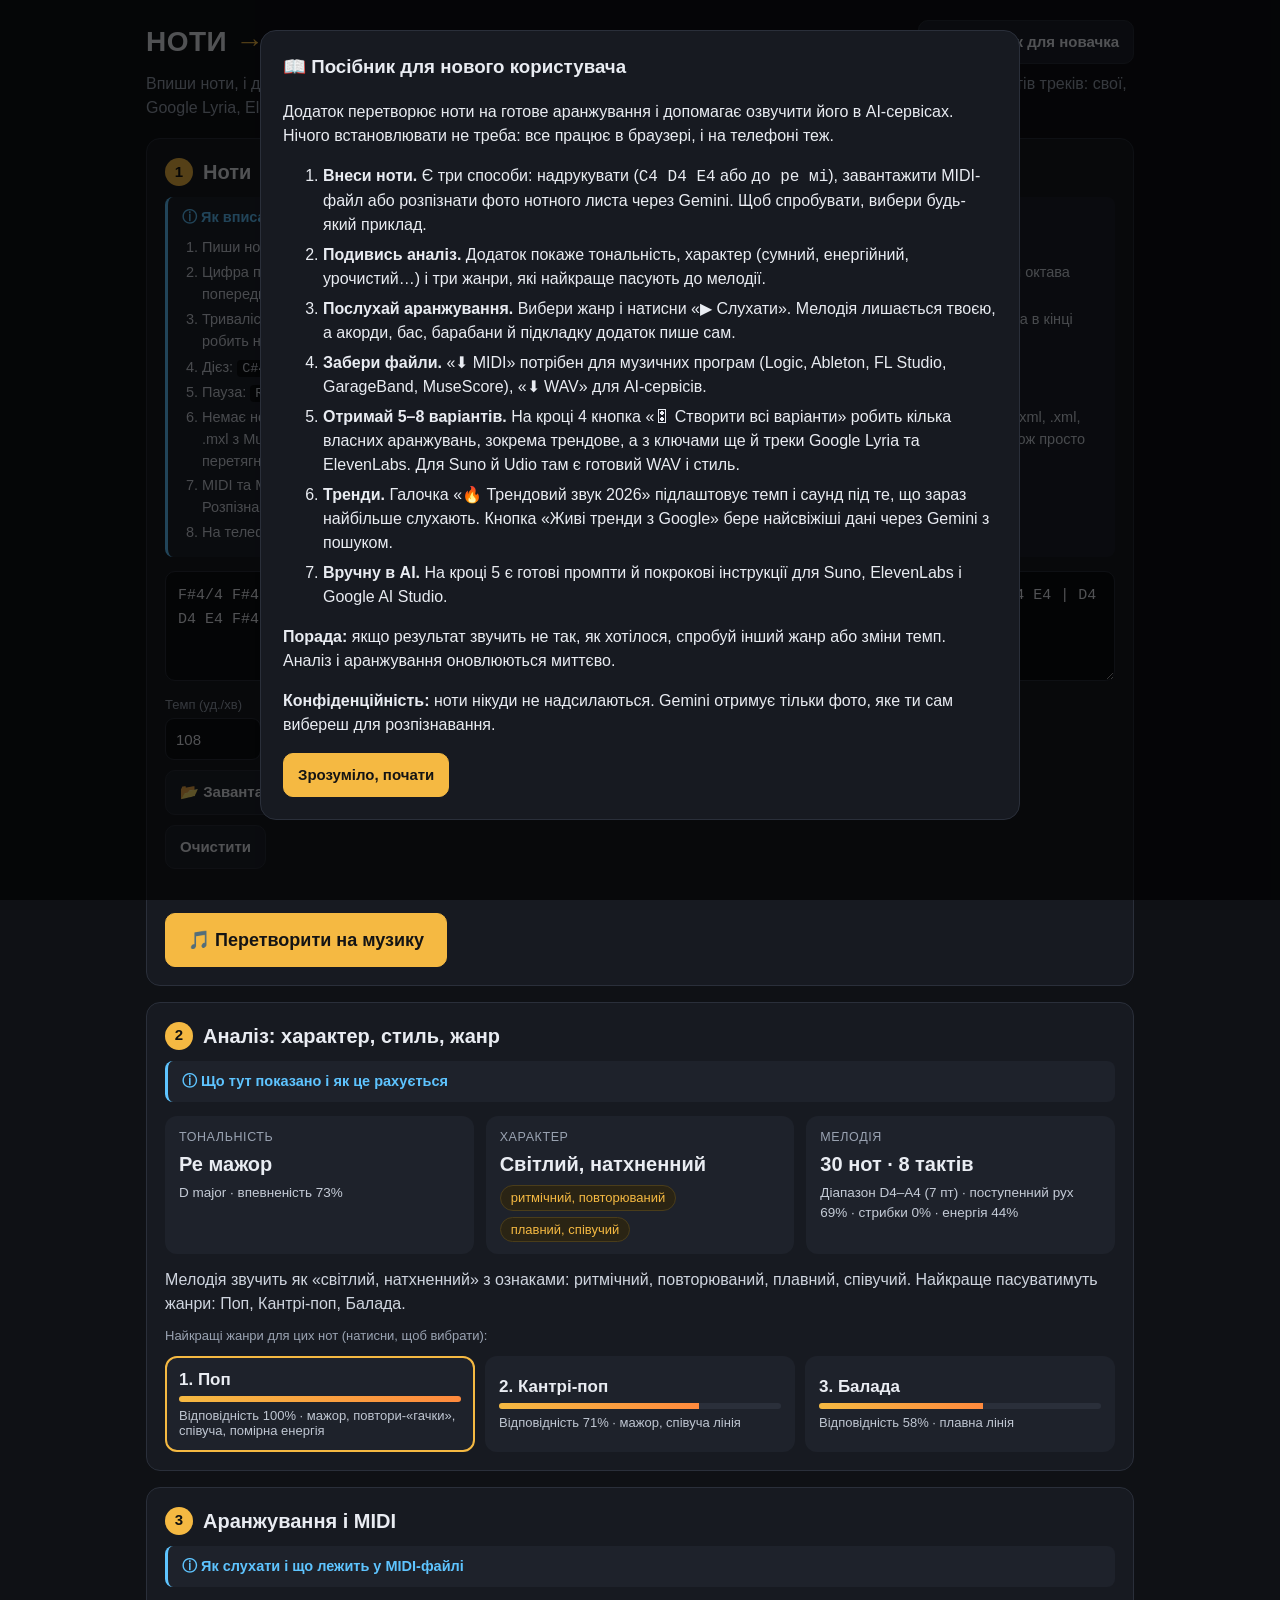
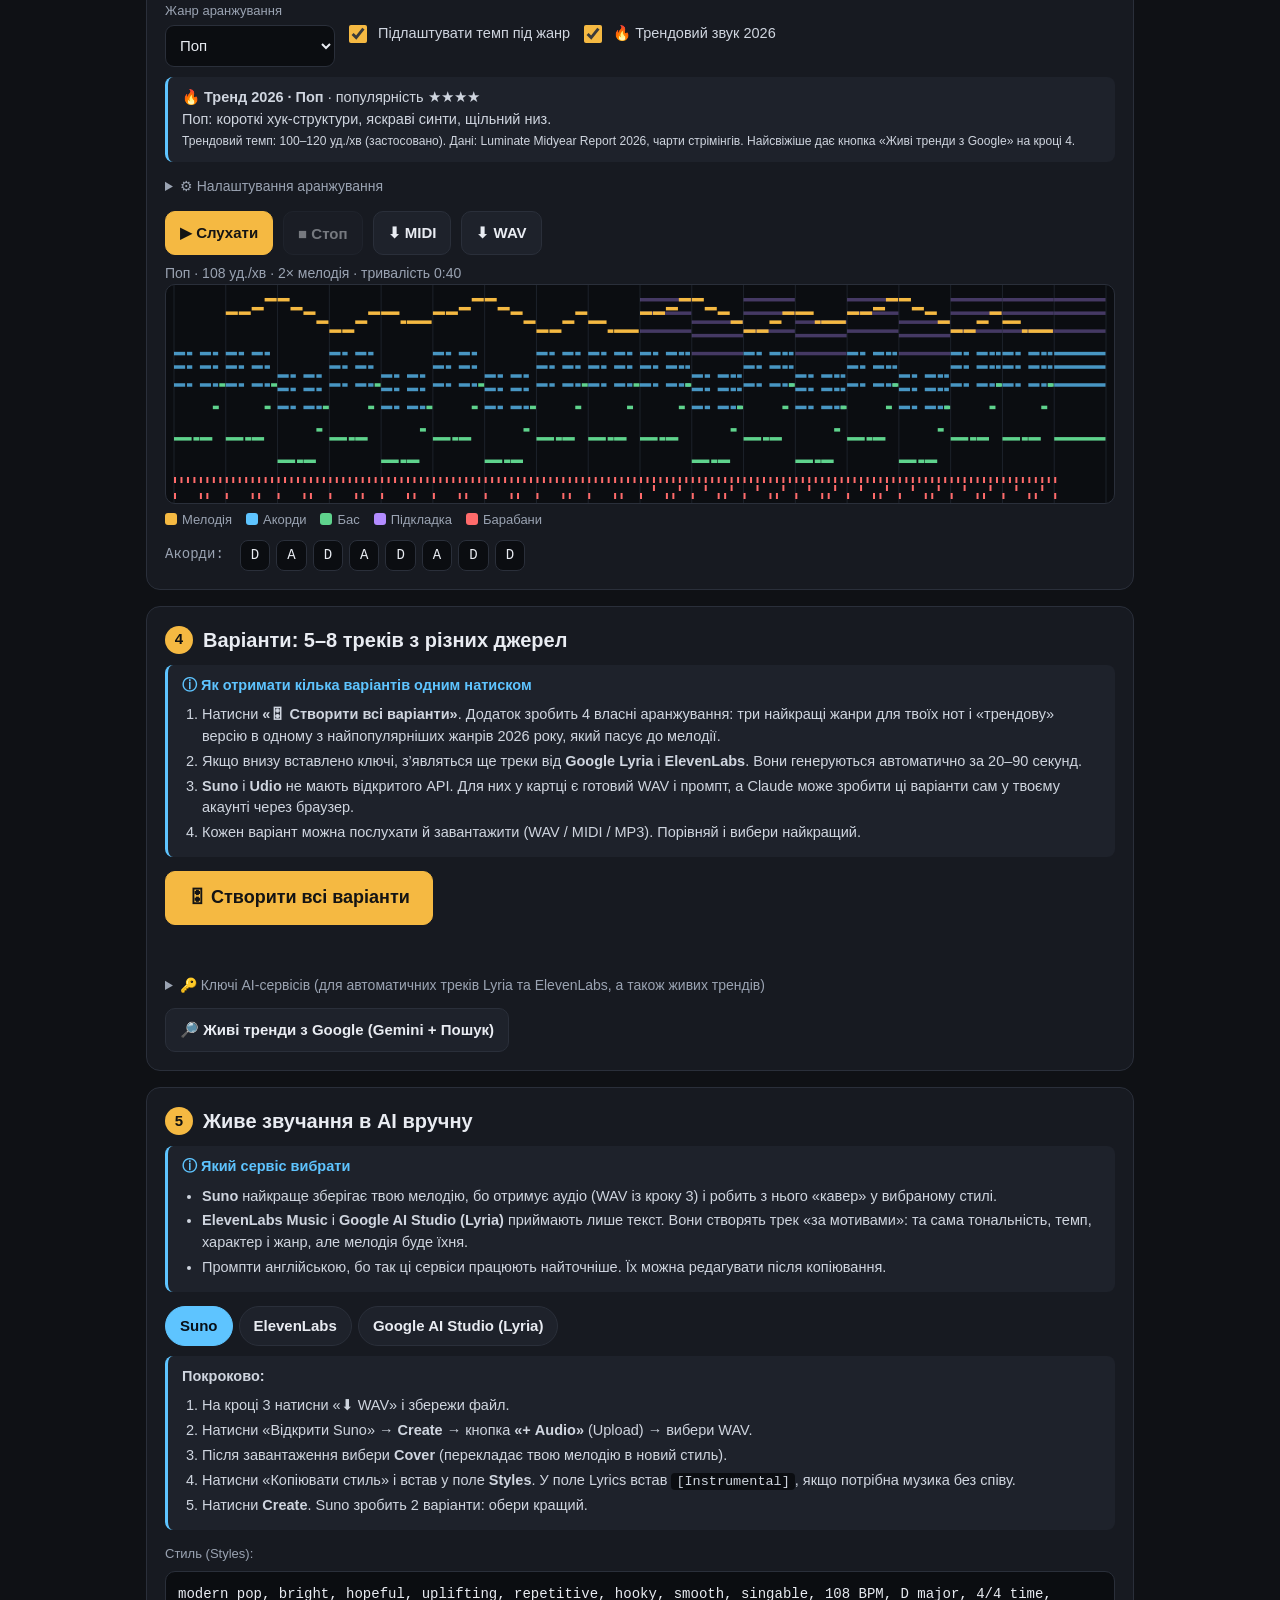
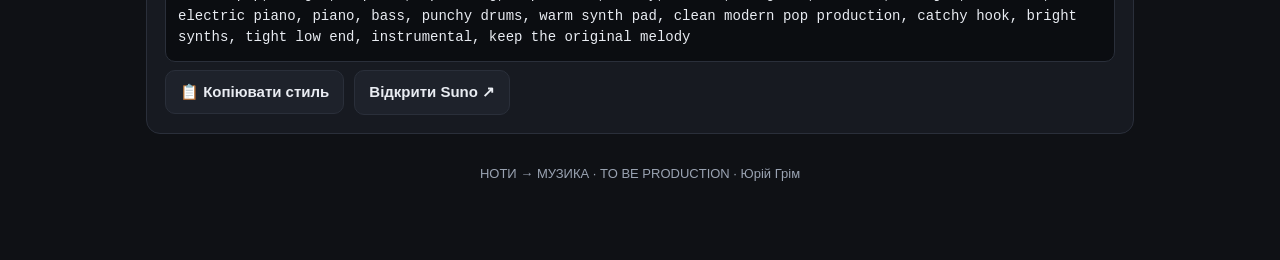
==== commit 167786a9: "НОТИ → МУЗИКА: universal file import (PDF, photo, camera, MIDI, MusicXML/MXL, text, drag&drop) Co-Au" ====
--- a/noty-muzyka/index.html
+++ b/noty-muzyka/index.html
@@ -99,7 +99,9 @@
       <li>Тривалість ставиться через скісну риску: <code>/1</code> ціла, <code>/2</code> половинна, <code>/4</code> четвертна, <code>/8</code> восьма, <code>/16</code> шістнадцята. Крапка в кінці робить ноту з крапкою: <code>C4/4.</code>. Без тривалості нота повторює тривалість попередньої (спочатку четвертна).</li>
       <li>Дієз: <code>C#4</code> або <code>до#</code>. Бемоль: <code>Bb4</code>, <code>Eb4</code> або <code>мі♭</code>.</li>
       <li>Пауза: <code>R/4</code> або <code>п/4</code>. Тактова риска <code>|</code> необов’язкова: вона потрібна лише для зручності.</li>
-      <li>Немає нот текстом? Натисни <b>«Імпорт MIDI»</b> (файл .mid) або <b>«Ноти з фото»</b> (сфотографований нотний лист розпізнає Gemini).</li>
+      <li>Немає нот текстом? Натисни <b>«📂 Завантажити файл»</b> і вибери будь-який файл з нотами: <b>MIDI</b> (.mid), <b>MusicXML</b> (.musicxml, .xml, .mxl з MuseScore, Sibelius, Finale, Dorico), <b>PDF</b> або <b>фото</b> нотного листа. Додаток сам визначить формат. Файл можна також просто перетягнути в поле нот.</li>
+      <li>MIDI та MusicXML читаються одразу, без інтернету. PDF і фото розпізнає Gemini: для цього потрібен ключ (розділ «🔑 Розпізнавання») або ручний шлях через AI Studio.</li>
+      <li>На телефоні кнопка <b>«📷 Сфотографувати»</b> відкриває камеру одразу.</li>
     </ol>
   </details>
   <textarea id="notes" spellcheck="false" aria-label="Ноти" placeholder="Наприклад: E4/4 E4 F4 G4 | G4 F4 E4 D4 | C4 C4 D4 E4 | E4/4. D4/8 D4/2"></textarea>
@@ -123,9 +125,11 @@
     </label>
   </div>
   <div class="row">
-    <label class="btn" for="midiFile" tabindex="0" id="btnMidiLabel">🎹 Імпорт MIDI</label>
-    <input type="file" id="midiFile" accept=".mid,.midi,audio/midi" class="hidden">
-    <button type="button" id="btnPhoto">📷 Ноти з фото</button>
+    <label class="btn" for="anyFile" tabindex="0" id="btnFileLabel">📂 Завантажити файл (MIDI, MusicXML, PDF, фото)</label>
+    <input type="file" id="anyFile" class="hidden">
+    <label class="btn" for="camFile" tabindex="0" id="btnCamLabel">📷 Сфотографувати</label>
+    <input type="file" id="camFile" accept="image/*" capture="environment" class="hidden">
+    <button type="button" id="btnPhoto">🔑 Розпізнавання PDF / фото</button>
     <button type="button" id="btnClear">Очистити</button>
   </div>
   <div class="row hidden" id="trackPick">
@@ -137,10 +141,11 @@
 
   <div id="photoBox" class="hidden" style="margin-top:12px">
     <details class="help" open>
-      <summary>Як розпізнати ноти з фото</summary>
+      <summary>Як розпізнати ноти з PDF або фото</summary>
       <ol>
-        <li><b>Найпростіше, без ключа:</b> натисни «Скопіювати промпт і відкрити AI Studio». У Google AI Studio встав промпт (Cmd+V), прикріпи фото нот (скріпка «+»), натисни Run. Скопіюй відповідь і встав у поле нот вище.</li>
-        <li><b>Автоматично:</b> встав свій безкоштовний Gemini API-ключ (AI Studio → «Get API key»), вибери фото і натисни «Розпізнати». Ключ зберігається тільки в цьому браузері.</li>
+        <li><b>Найпростіше, без ключа:</b> натисни «Скопіювати промпт і відкрити AI Studio». У Google AI Studio встав промпт (Cmd+V), прикріпи PDF або фото нот (кнопка «+»), натисни Run. Скопіюй відповідь і встав у поле нот вище.</li>
+        <li><b>Автоматично:</b> встав свій безкоштовний Gemini API-ключ (AI Studio → «Get API key»). Після цього будь-який PDF чи фото, завантажений кнопкою «📂 Завантажити файл», розпізнається сам. Ключ зберігається тільки в цьому браузері.</li>
+        <li>Багатосторінковий PDF теж підходить: розпізнається мелодія з усіх сторінок (до 20 МБ).</li>
         <li>Розпізнається верхній голос (мелодія). Обов’язково перевір результат на слух кнопкою «Слухати».</li>
       </ol>
     </details>
@@ -150,7 +155,7 @@
     <div class="row">
       <label class="f">Gemini API-ключ<input type="password" id="gemKey" placeholder="AIza…" style="width:260px" autocomplete="off"></label>
       <label class="f">Модель<input type="text" id="gemModel" value="gemini-flash-latest" style="width:190px"></label>
-      <label class="f">Фото нот<input type="file" id="photoFile" accept="image/*"></label>
+      <label class="f">PDF або фото нот<input type="file" id="photoFile" accept="image/*,application/pdf,.pdf,.heic"></label>
       <button type="button" id="btnRecognize">🔍 Розпізнати</button>
     </div>
     <div class="status" id="photoStatus"></div>
@@ -904,8 +909,12 @@
   ['trend','fitTempo','reps','chordRate','transpose','intro','swing'].forEach(id=>$(id).addEventListener('change',rebuild));
   $('btnPlay').onclick=play;$('btnStop').onclick=stop;
   $('btnMidi').onclick=downloadMidi;$('btnWav').onclick=downloadWav;
-  $('midiFile').addEventListener('change',onMidiFile);
-  $('btnMidiLabel').addEventListener('keydown',e=>{if(e.key==='Enter'||e.key===' '){e.preventDefault();$('midiFile').click();}});
+  ['anyFile','camFile'].forEach(id=>$(id).addEventListener('change',e=>{const f=e.target.files[0];if(f)handleFile(f);e.target.value='';}));
+  [['btnFileLabel','anyFile'],['btnCamLabel','camFile']].forEach(([l,i])=>$(l).addEventListener('keydown',e=>{if(e.key==='Enter'||e.key===' '){e.preventDefault();$(i).click();}}));
+  $('photoFile').addEventListener('change',e=>{if(e.target.files[0]){S.pendingFile=e.target.files[0];$('photoStatus').textContent='Вибрано: '+e.target.files[0].name;}});
+  const ta=$('notes');['dragover','dragenter'].forEach(ev=>ta.addEventListener(ev,e=>{e.preventDefault();ta.style.outline='2px dashed var(--acc)';}));
+  ['dragleave','drop'].forEach(ev=>ta.addEventListener(ev,()=>{ta.style.outline='';}));
+  ta.addEventListener('drop',e=>{const f=e.dataTransfer&&e.dataTransfer.files[0];if(f){e.preventDefault();handleFile(f);}});
   $('trackSel').addEventListener('change',()=>useTrack(+$('trackSel').value));
   $('btnPhoto').onclick=()=>{$('photoBox').classList.toggle('hidden');};
   $('btnAIStudioPrompt').onclick=async()=>{await copyText(PHOTO_PROMPT);toast('Промпт скопійовано: встав його в AI Studio');window.open('https://aistudio.google.com/prompts/new_chat','_blank','noopener');};
@@ -1026,10 +1035,9 @@
 }
 
 /* ================= MIDI import ================= */
-async function onMidiFile(e){
-  const f=e.target.files[0];if(!f)return;
+async function importMidi(f,buf){
   try{
-    const m=readMidi(await f.arrayBuffer());
+    const m=readMidi(buf);
     if(!m.tracks.length)throw new Error('У файлі не знайдено нот (окрім барабанів)');
     S.midiTracks=m.tracks;
     if(m.tempo)$('tempo').value=Math.round(clamp(m.tempo,40,220));
@@ -1040,27 +1048,119 @@
     sel.value=best;$('trackPick').classList.toggle('hidden',m.tracks.length<2);
     useTrack(best);
     $('importStatus').innerHTML='<span class="ok">✓ Імпортовано «'+f.name+'»</span>'+(m.tracks.length>1?' · вибрано доріжку «'+m.tracks[best].name+'». Якщо мелодія не та, вибери іншу доріжку вище.':'');
-  }catch(err){$('importStatus').innerHTML='<span style="color:var(--bad)">Помилка імпорту: '+err.message+'</span>';}
-  e.target.value='';
+  }catch(err){$('importStatus').innerHTML='<span style="color:var(--bad)">Помилка імпорту: '+esc(err.message)+'</span>';}
+}
+/* universal file handler */
+function setImp(html){$('importStatus').innerHTML=html;}
+async function handleFile(f){
+  setImp('⏳ Читаю «'+esc(f.name)+'»…');
+  try{
+    const buf=await f.arrayBuffer();const u=new Uint8Array(buf.slice(0,8));const head=String.fromCharCode(...u);
+    const name=(f.name||'').toLowerCase();
+    if(head.startsWith('MThd')||/\.(mid|midi|kar)$/.test(name)){await importMidi(f,buf);return;}
+    if(head.startsWith('PK')||name.endsWith('.mxl')){const xml=await mxlToXml(buf);importMusicXML(xml,f.name);return;}
+    const txtHead=new TextDecoder().decode(buf.slice(0,600));
+    if(/score-(partwise|timewise)/.test(txtHead)||/\.(musicxml|xml)$/.test(name)){importMusicXML(new TextDecoder().decode(buf),f.name);return;}
+    const isPdf=head.startsWith('%PDF')||name.endsWith('.pdf');
+    const isImg=(f.type||'').startsWith('image/')||/\.(jpe?g|png|webp|heic|heif|gif|bmp)$/.test(name);
+    if(isPdf||isImg){
+      const mime=isPdf?'application/pdf':(f.type||(name.endsWith('.png')?'image/png':name.match(/\.hei[cf]$/)?'image/heic':'image/jpeg'));
+      S.pendingFile=f;S.pendingMime=mime;$('photoBox').classList.remove('hidden');
+      if(f.size>19*1024*1024){setImp('<span style="color:var(--bad)">Файл завеликий для автоматичного розпізнавання (більше 19 МБ). Розбий PDF на частини або скористайся AI Studio.</span>');return;}
+      if(keyGem()){setImp('⏳ '+(isPdf?'PDF':'Фото')+' «'+esc(f.name)+'» передано в Gemini на розпізнавання…');await recognizePhoto();setImp($('photoStatus').innerHTML);}
+      else{setImp('📄 '+(isPdf?'PDF':'Фото')+' «'+esc(f.name)+'» завантажено. Щоб розпізнати ноти, встав Gemini-ключ нижче і натисни «🔍 Розпізнати», або скористайся кнопкою «Скопіювати промпт і відкрити AI Studio».');$('photoBox').scrollIntoView({behavior:'smooth',block:'center'});}
+      return;
+    }
+    if(/^(\s*[a-hA-Hрдмфслcо]|\s*до|\s*ре)/i.test(txtHead)&&f.size<200000){$('notes').value=new TextDecoder().decode(buf);S.userGenre=false;update();setImp('<span class="ok">✓ Текст нот завантажено з «'+esc(f.name)+'»</span>');return;}
+    throw new Error('формат «'+esc(f.name)+'» не підтримується. Підходять: MIDI, MusicXML, PDF, фото (JPG, PNG, HEIC) або текст з нотами.');
+  }catch(e){setImp('<span style="color:var(--bad)">Помилка: '+esc(e.message)+'</span>');}
+}
+/* .mxl (zip) reader */
+async function mxlToXml(buf){
+  const d=new DataView(buf);let eo=-1;for(let i=buf.byteLength-22;i>=Math.max(0,buf.byteLength-66000);i--){if(d.getUint32(i,true)===0x06054b50){eo=i;break}}
+  if(eo<0)throw new Error('пошкоджений архів .mxl');
+  const n=d.getUint16(eo+10,true);let p=d.getUint32(eo+16,true);const files={};
+  for(let k=0;k<n;k++){const method=d.getUint16(p+10,true),cs=d.getUint32(p+20,true),nl=d.getUint16(p+28,true),xl=d.getUint16(p+30,true),cl=d.getUint16(p+32,true),lo=d.getUint32(p+42,true);
+    const nm=new TextDecoder().decode(new Uint8Array(buf,p+46,nl));files[nm]={method,cs,lo};p+=46+nl+xl+cl;}
+  const read=async nm=>{const e=files[nm];const lnl=d.getUint16(e.lo+26,true),lxl=d.getUint16(e.lo+28,true);const data=new Uint8Array(buf,e.lo+30+lnl+lxl,e.cs);
+    if(e.method===0)return new TextDecoder().decode(data);
+    if(typeof DecompressionStream==='undefined')throw new Error('браузер не вміє розпаковувати .mxl: збережи файл як .musicxml');
+    return await new Response(new Blob([data]).stream().pipeThrough(new DecompressionStream('deflate-raw'))).text();};
+  let root=null;if(files['META-INF/container.xml']){const c=await read('META-INF/container.xml');const m=c.match(/full-path="([^"]+)"/);if(m&&files[m[1]])root=m[1];}
+  if(!root)root=Object.keys(files).find(k=>!k.startsWith('META-INF')&&/\.(xml|musicxml)$/i.test(k));
+  if(!root)throw new Error('у .mxl не знайдено партитуру');
+  return await read(root);
+}
+/* MusicXML → melody */
+function importMusicXML(xml,fname){
+  const doc=new DOMParser().parseFromString(xml,'application/xml');
+  if(doc.querySelector('parsererror'))throw new Error('не вдалося прочитати MusicXML');
+  const parts=[...doc.querySelectorAll('part')];if(!parts.length)throw new Error('у файлі немає партій');
+  const names={};doc.querySelectorAll('score-part').forEach(sp=>{const pn=sp.querySelector('part-name');names[sp.getAttribute('id')]=pn?pn.textContent.trim():sp.getAttribute('id');});
+  const STEP={C:0,D:2,E:4,F:5,G:7,A:9,B:11};
+  const melFromPart=part=>{
+    let div=1,t=0,notes=[],tempo=null,ts=null,voice0=null;
+    for(const m of part.querySelectorAll('measure')){
+      let pos=0;const mStart=t;
+      for(const el of m.children){
+        if(el.tagName==='attributes'){const dv=el.querySelector('divisions');if(dv)div=+dv.textContent||1;const tb=el.querySelector('time beats'),tt=el.querySelector('time beat-type');if(tb&&tt&&!ts)ts=tb.textContent.trim()+'/'+tt.textContent.trim();}
+        else if(el.tagName==='direction'||el.tagName==='sound'){const sd=el.tagName==='sound'?el:el.querySelector('sound');if(sd&&sd.getAttribute('tempo')&&!tempo)tempo=+sd.getAttribute('tempo');}
+        else if(el.tagName==='backup'){pos-=(+el.querySelector('duration').textContent)/div;}
+        else if(el.tagName==='forward'){pos+=(+el.querySelector('duration').textContent)/div;}
+        else if(el.tagName==='note'){
+          const durEl=el.querySelector(':scope>duration');const dur=durEl?(+durEl.textContent)/div:0;
+          const v=(el.querySelector(':scope>voice')||{}).textContent||'1';if(voice0===null)voice0=v;
+          const isChord=!!el.querySelector(':scope>chord');
+          if(el.querySelector(':scope>grace'))continue;
+          if(v!==voice0){if(!isChord)pos+=dur;continue;}
+          if(isChord)continue;
+          const pitch=el.querySelector(':scope>pitch');
+          if(pitch){const st=pitch.querySelector('step').textContent.trim();const al=+((pitch.querySelector('alter')||{}).textContent||0);const oc=+pitch.querySelector('octave').textContent;
+            const midi=12*(oc+1)+STEP[st]+Math.round(al);
+            const tieStop=[...el.querySelectorAll(':scope>tie')].some(x=>x.getAttribute('type')==='stop');
+            const prev=notes[notes.length-1];
+            if(tieStop&&prev&&prev.p===midi&&Math.abs(prev.s+prev.d-(mStart+pos))<1e-3)prev.d+=dur;
+            else notes.push({p:midi,s:mStart+pos,d:dur});}
+          pos+=dur;
+        }
+      }
+      // measure length: use max of pos reached
+      let mlen=pos;if(ts){const [b,bt]=ts.split('/').map(Number);mlen=Math.max(pos,b*4/bt);}
+      t=mStart+mlen;
+    }
+    return {notes,tempo,ts};
+  };
+  // choose part: first with notes (usually melody / top staff)
+  let best=null,bi=0;parts.forEach((pt,i)=>{if(best)return;const r=melFromPart(pt);if(r.notes.length){best=r;bi=i;}});
+  if(!best)throw new Error('у партитурі не знайдено нот');
+  if(best.tempo)$('tempo').value=Math.round(clamp(best.tempo,40,220));
+  if(best.ts&&['4/4','3/4','6/8'].includes(best.ts))$('metre').value=best.ts;
+  const q=x=>Math.round(x*4)/4;const mel=best.notes.map(n=>({p:n.p,s:q(n.s),d:Math.max(0.25,q(n.d))})).slice(0,400);
+  S.midiTracks=parts.map(pt=>{const r=melFromPart(pt);return {name:names[pt.getAttribute('id')]||'Партія',notes:r.notes};}).filter(x=>x.notes.length);
+  const sel=$('trackSel');sel.innerHTML='';S.midiTracks.forEach((t,i)=>{const o=document.createElement('option');o.value=i;o.textContent=t.name+' ('+t.notes.length+' нот)';sel.appendChild(o);});
+  $('trackPick').classList.toggle('hidden',S.midiTracks.length<2);sel.value=0;
+  $('notes').value=notesToText(mel,bpbOf($('metre').value));S.userGenre=false;update();
+  setImp('<span class="ok">✓ Імпортовано MusicXML «'+esc(fname)+'»</span>'+(S.midiTracks.length>1?' · взято партію «'+esc(S.midiTracks[0].name)+'». Якщо мелодія не та, вибери іншу партію вище.':''));
 }
 function useTrack(i){const mel=melodyFromTrack(S.midiTracks[i].notes);$('notes').value=notesToText(mel,bpbOf($('metre').value));S.userGenre=false;update();}
 
 /* ================= photo (Gemini) ================= */
-const PHOTO_PROMPT=`Read the sheet music in the attached image and transcribe ONLY the melody (the top voice of the first staff), in reading order.
+const PHOTO_PROMPT=`Read the sheet music in the attached image or PDF (all pages) and transcribe ONLY the melody (the top voice of the first staff), in reading order.
 Output format, nothing else:
 Line 1: TEMPO=<bpm, or 100 if not written> METRE=<4/4, 3/4 or 6/8>
 Line 2: the notes as space-separated tokens <Note><accidental><octave>/<duration>, e.g. C4/4 D#4/8 Bb3/2 G4/4.
 Durations: /1 whole, /2 half, /4 quarter, /8 eighth, /16 sixteenth; add a dot for dotted notes (C4/4.). Rests: R/4. Middle C = C4. Apply the key signature to every note (write the actual sharps/flats). Put | between bars.`;
 async function recognizePhoto(){
-  const key=$('gemKey').value.trim();const f=$('photoFile').files[0];
+  const key=keyGem();const f=S.pendingFile||$('photoFile').files[0];
   if(!key){$('photoStatus').innerHTML='<span style="color:var(--bad)">Встав Gemini API-ключ або скористайся кнопкою «Скопіювати промпт і відкрити AI Studio».</span>';return;}
-  if(!f){$('photoStatus').innerHTML='<span style="color:var(--bad)">Вибери фото нот.</span>';return;}
+  if(!f){$('photoStatus').innerHTML='<span style="color:var(--bad)">Вибери PDF або фото нот.</span>';return;}
+  const mime=(S.pendingFile===f&&S.pendingMime)||(f.type==='application/pdf'||/\.pdf$/i.test(f.name)?'application/pdf':(f.type||'image/jpeg'));
   LS.set('nm_gemkey',key);
   $('photoStatus').textContent='⏳ Gemini розпізнає ноти…';$('btnRecognize').disabled=true;
   try{
     const b64=await new Promise((res,rej)=>{const r=new FileReader();r.onload=()=>res(String(r.result).split(',')[1]);r.onerror=rej;r.readAsDataURL(f)});
     const model=$('gemModel').value.trim()||'gemini-flash-latest';
-    const resp=await fetch('https://generativelanguage.googleapis.com/v1beta/models/'+encodeURIComponent(model)+':generateContent',{method:'POST',headers:{'Content-Type':'application/json','x-goog-api-key':key},body:JSON.stringify({contents:[{parts:[{text:PHOTO_PROMPT},{inline_data:{mime_type:f.type||'image/jpeg',data:b64}}]}]})});
+    const resp=await fetch('https://generativelanguage.googleapis.com/v1beta/models/'+encodeURIComponent(model)+':generateContent',{method:'POST',headers:{'Content-Type':'application/json','x-goog-api-key':key},body:JSON.stringify({contents:[{parts:[{text:PHOTO_PROMPT},{inline_data:{mime_type:mime,data:b64}}]}]})});
     const j=await resp.json();
     if(!resp.ok)throw new Error(j.error&&j.error.message||('HTTP '+resp.status));
     const text=(j.candidates&&j.candidates[0]&&j.candidates[0].content.parts.map(p=>p.text||'').join('\n'))||'';
